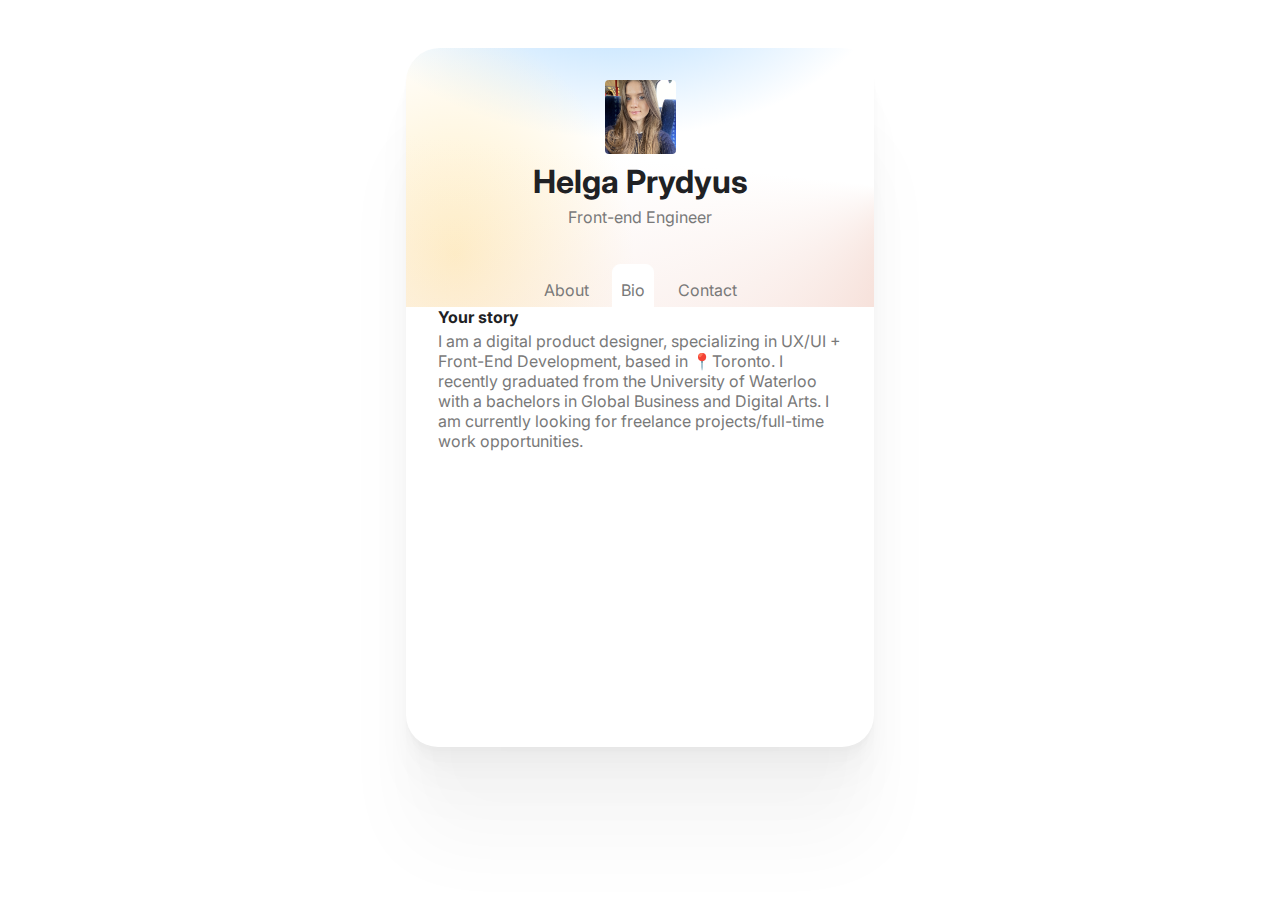
==== bio.html @ 3e150776 "Added basic tabs and content" ====
<!DOCTYPE html>
<html lang="en">
  <head>
    <meta charset="UTF-8" />
    <meta http-equiv="X-UA-Compatible" content="IE=edge" />
    <meta name="viewport" content="width=device-width, initial-scale=1.0" />
    <link rel="stylesheet" href="src/styles.css" />
    <link rel="preconnect" href="https://fonts.googleapis.com" />
    <link rel="preconnect" href="https://fonts.gstatic.com" crossorigin />
    <link
      href="https://fonts.googleapis.com/css2?family=Alegreya+Sans:ital,wght@0,300;0,400;0,500;0,700;0,800;0,900;1,400;1,500;1,700;1,800;1,900&family=Dancing+Script:wght@400;500;600;700&family=Inter:wght@100;200;300;400;500;600;700&family=Montserrat:ital,wght@0,200;0,300;0,400;0,500;0,600;0,700;0,800;1,200;1,300;1,400;1,500;1,600;1,700;1,800&family=Pacifico&family=Raleway&family=Sofia+Sans+Condensed:ital,wght@0,200;0,300;0,400;0,500;1,100;1,200;1,400&display=swap"
      rel="stylesheet"
    />
    <title>Bio</title>
  </head>
  <body>
     <div class="body">
      <div class="card">
        <div class="card-header">
          <div class="main-info">
            <img class="avatar" src="img/Helga.jpeg" alt="Helga Prydyus" />
            <h1>Helga Prydyus</h1>
            <p class="profession">Front-end Engineer</p>
          </div class="nav-bar">
          <ul class="nav-list">
          <li class="tab-about"><a href="main.html" class="about-a">About</a></li>
          <li class="tab-bio active"><a href="bio.html" class="bio-a">Bio</a></li>
          <li class="tab-contact"><a href="contacts.html" class="contact-a">Contact</a></li>
          </ul>
          <div class="bio-content">
            <h3>Your story</h3>
            <p class="bio-story">I am a digital product designer, specializing in UX/UI + Front-End Development, based in 📍Toronto. 
              I recently graduated from the University of Waterloo with a bachelors in Global Business and Digital Arts. 
              I am currently looking for freelance projects/full-time work opportunities. </p>
          </div>
        </div>
      </div>
    </div>
  </body>
</html>
---- src/styles.css ----
:root{
--regular-text-color: #797979;
--title-color: #202124;
--page-font: 'Inter', sans-serif;
--regular-text-size: 16px;
--classic-shadow: 0px 100px 80px rgba(0, 0, 0, 0.03), 0px 51.1542px 51.419px rgba(0, 0, 0, 0.0182814), 0px 31.2614px 32.7222px rgba(0, 0, 0, 0.0145485), 0px 19.7px 20.341px rgba(0, 0, 0, 0.0131802), 0px 12.1574px 11.8781px rgba(0, 0, 0, 0.012699), 0px 6.89112px 6.09643px rgba(0, 0, 0, 0.0121579), 0px 3.01109px 2.28593px rgba(0, 0, 0, 0.0102347);
}

.card {
height: 699px;
width: 468px;
display: flex;
border-radius: 32px;
background: #ffff;
margin: 40px 0 40px 0;
box-shadow: var(--classic-shadow);
font-family: var(--page-font);
}

.body {  
display: flex;
align-items: center;
justify-content: center;
background: #ffff;
margin: 0;
padding: 0;
}

.card-header{
display: flex;
flex-direction: column;
align-items: center;
padding: 0px 32px;
width: 468px;
height: 259px;
border-radius: 34px 34px 0 0;

background: conic-gradient(from 172.44deg at 107.61% 54.63%, rgba(254, 170, 228, 0) 0deg, #F6DFD8 18.03deg, rgba(254, 170, 229, 0) 104.03deg, rgba(254, 170, 228, 0) 360deg), radial-gradient(38.17% 86.77% at 10.46% 79.54%, #FFEEC3 0%, rgba(255, 238, 195, 0) 100%)
        /* warning: gradient uses a rotation that is not supported by CSS and may not behave as expected */
        , radial-gradient(61.14% 73.94% at 44.57% -39.19%, #9ED2FF 0%, rgba(158, 210, 255, 0) 100%)
        /* warning: gradient uses a rotation that is not supported by CSS and may not behave as expected */
        , #FFFFFF;
}

.main-info {
    display: flex;
    flex-direction: column;
    align-items: center;
    padding: 32px 0px;
    width: 304px;
    height: 219px;
    margin: 0;
}

.avatar{
    width: 71px;
    height: 74px;
    border-radius: 4px;
}

h1 {
    height: 29px;
    width: 256px;
    top: 0px;
    text-align: center;
    padding: 0;
    margin: 8px;
    color: var(--title-color);
    font-family: var(--page-font);
}

.profession {
    padding: 0;
    margin: 8px;
    align-content: center;
    color: var(--regular-text-color);
    font-family: var(--page-font);
    font-size: var(--regular-text-size);

}

.nav-list {
    display: flex;
    align-items: center;
    justify-content: space-evenly;
    width: 240px;
    height: 40px;
    color: var(--regular-text-color);
    font-family: var(--page-font);
    font-size: var(--regular-text-size);
    list-style: none;
    padding: 0;
    margin: 0;
    margin-block-end: 0;
    margin-block-start:0;
}
.about-a, .bio-a, .contact-a {
color: var(--regular-text-color);
text-decoration: none;
justify-content: center;
padding-top: 7px;
}

.tab-about, .tab-bio, .tab-contact {  
display: flex; 
flex-direction: column;
align-items: center;
height: 37px;
padding: 8px 8px 0 8px;
border-radius: 8px 8px 0px 0px;
}

.card-content {
width: 68px;
height: 440px;
display: flex;
justify-content: center;
margin: 0;
padding: 0;
align-items: center;
}

.card-content-box{
    width: 368px;
    height: 400px;
    display: flex;
    flex-direction: column;
    align-items: center;
    list-style: none;
    margin: 0;
    padding: 32px 0 0 0;
}
.first-fact, 
.second-fact,
.third-fact, 
.fourth-fact {
width: 304px;
display: flex;
flex-direction: column;
flex-grow: 1;
align-items: flex-start;
height: 45px;
}

.fact-content, .bio-story {
    padding: 0;
    margin: 0;
    font-family: var(--page-font);
    font-size: var(--regular-text-size);
    color: var(--regular-text-color);
}

h3 {
    padding: 0px 0 4px 0;
    margin: 0;
    font-family: var(--page-font);
    font-size: var(--regular-text-size);
    color: var(--title-color);
}

.fourth-fact { 
    padding: 0;
}

.active {
    background-color: #FFFFFF;
    border: 1px solid #FFFFFF;
}

.bio-content {
    display: flex;
    flex-direction: column;
    justify-content: center;
    justify-content: space-around;
}
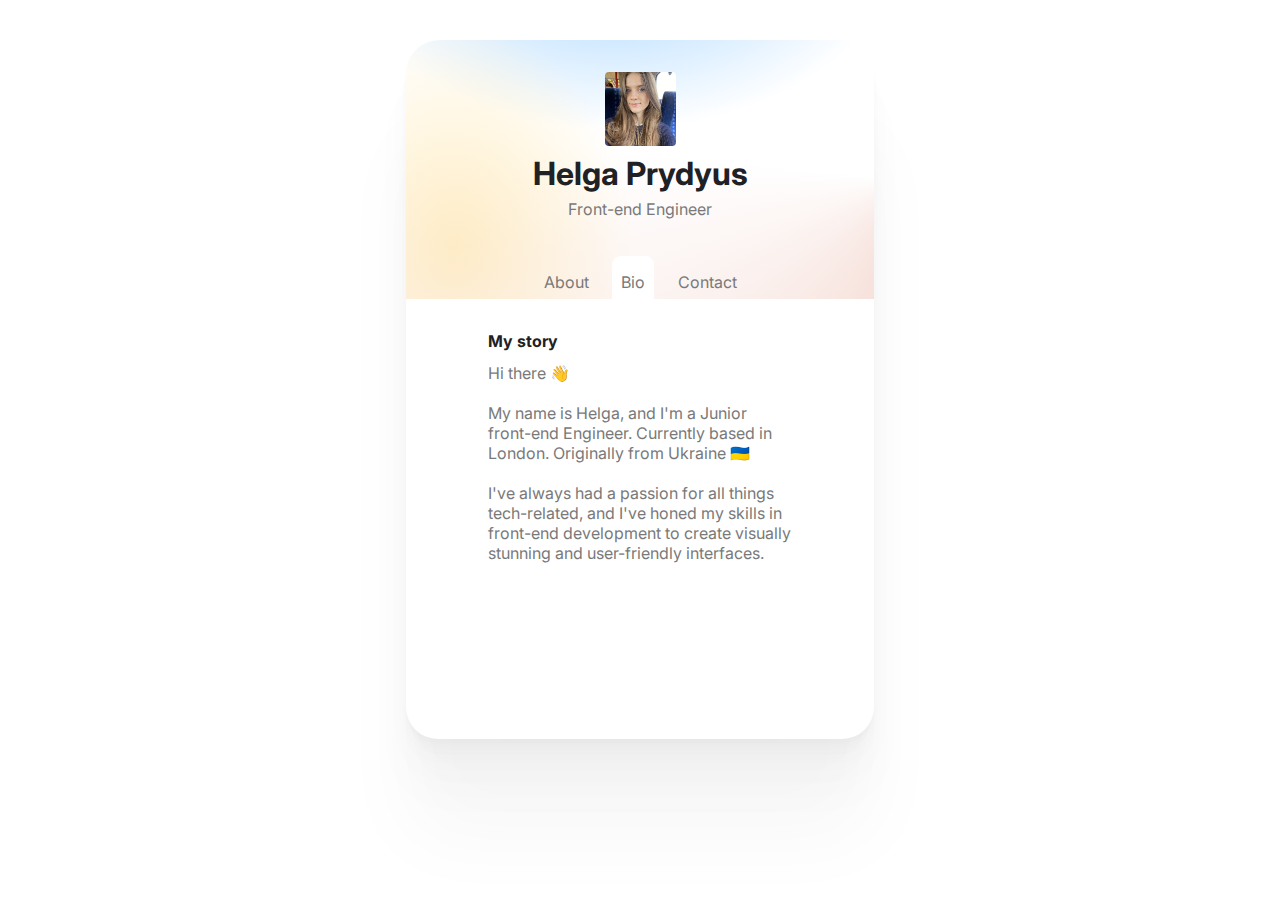
==== commit f600a395: "Added Bio tab and changed style of the page" ====
--- a/bio.html
+++ b/bio.html
@@ -27,13 +27,16 @@
           <li class="tab-bio active"><a href="bio.html" class="bio-a">Bio</a></li>
           <li class="tab-contact"><a href="contacts.html" class="contact-a">Contact</a></li>
           </ul>
+        </div>
+        <div class="bio-body">
           <div class="bio-content">
-            <h3>Your story</h3>
-            <p class="bio-story">I am a digital product designer, specializing in UX/UI + Front-End Development, based in 📍Toronto. 
-              I recently graduated from the University of Waterloo with a bachelors in Global Business and Digital Arts. 
-              I am currently looking for freelance projects/full-time work opportunities. </p>
+            <h3>My story</h3>
+            <p class="bio-story">Hi there 👋 <br>
+              <br> My name is Helga, and I'm a Junior front-end Engineer. 
+              Currently based in London. Originally from Ukraine 🇺🇦 <br> 
+               <br> I've always had a passion for all things tech-related, and I've honed my skills in front-end development to create visually stunning and user-friendly interfaces. </p>
           </div>
-        </div>
+          </div>
       </div>
     </div>
   </body>
--- a/src/styles.css
+++ b/src/styles.css
@@ -4,12 +4,15 @@
 --page-font: 'Inter', sans-serif;
 --regular-text-size: 16px;
 --classic-shadow: 0px 100px 80px rgba(0, 0, 0, 0.03), 0px 51.1542px 51.419px rgba(0, 0, 0, 0.0182814), 0px 31.2614px 32.7222px rgba(0, 0, 0, 0.0145485), 0px 19.7px 20.341px rgba(0, 0, 0, 0.0131802), 0px 12.1574px 11.8781px rgba(0, 0, 0, 0.012699), 0px 6.89112px 6.09643px rgba(0, 0, 0, 0.0121579), 0px 3.01109px 2.28593px rgba(0, 0, 0, 0.0102347);
+--icon-gradient: linear-gradient(90deg, #9ED2FF 0%, #FDA9E7 101.17%),
+    #C4C4C4;
 }
 
 .card {
 height: 699px;
 width: 468px;
 display: flex;
+flex-direction: column;
 border-radius: 32px;
 background: #ffff;
 margin: 40px 0 40px 0;
@@ -30,11 +33,9 @@
 display: flex;
 flex-direction: column;
 align-items: center;
-padding: 0px 32px;
 width: 468px;
 height: 259px;
 border-radius: 34px 34px 0 0;
-
 background: conic-gradient(from 172.44deg at 107.61% 54.63%, rgba(254, 170, 228, 0) 0deg, #F6DFD8 18.03deg, rgba(254, 170, 229, 0) 104.03deg, rgba(254, 170, 228, 0) 360deg), radial-gradient(38.17% 86.77% at 10.46% 79.54%, #FFEEC3 0%, rgba(255, 238, 195, 0) 100%)
         /* warning: gradient uses a rotation that is not supported by CSS and may not behave as expected */
         , radial-gradient(61.14% 73.94% at 44.57% -39.19%, #9ED2FF 0%, rgba(158, 210, 255, 0) 100%)
@@ -121,7 +122,7 @@
 }
 
 .card-content-box{
-    width: 368px;
+    width: 468px;
     height: 400px;
     display: flex;
     flex-direction: column;
@@ -167,9 +168,75 @@
     border: 1px solid #FFFFFF;
 }
 
+.bio-body {
+    height: 440px;
+    width: 468px;
+    display: flex;
+    flex-direction: column;
+    align-items: center;
+    justify-content: flex-start;
+}
+
 .bio-content {
-    display: flex;
-    flex-direction: column;
-    justify-content: center;
-    justify-content: space-around;
+    padding-top: 32px;
+    margin: 0;
+    display: flex;
+    flex-direction: column;
+    justify-content: flex-start;
+    width: 304px;
+    height: 221px;
+}
+
+body {
+    margin: 0;
+}
+
+.bio-story {
+    padding-top: 8px;
+}
+
+.gg-mail, 
+.gg-instagram, 
+.gg-twitter {
+color: #FDA9E7;
+width: 20px;
+height: 20px
+}
+
+.contact-content {
+    display: flex;
+    flex-direction: column;
+    align-items: flex-start;
+    font-family: var(--page-font);
+    font-size: var(--regular-text-size);
+    color: var(--regular-text-color);
+    height: 440px;
+    width: 468px;
+    justify-content: flex-start;
+    padding: 32px 0 0 80px;
+}
+.contact-list{
+    list-style: none;
+    padding: 0;
+    margin: 0;
+   display: flex;
+   flex-direction: column;
+   flex-wrap: wrap;
+}
+
+
+.contact-link :hover {
+color: #9ED2FF;
+text-decoration: underline;
+}
+
+.contact-link :visited, .contact-link {
+text-decoration: none;
+color: var(--regular-text-color);
+padding-right: 8px;
+}
+
+.email, .twitter, .instagram {
+    display: flex;
+   padding-top: 8px;
 }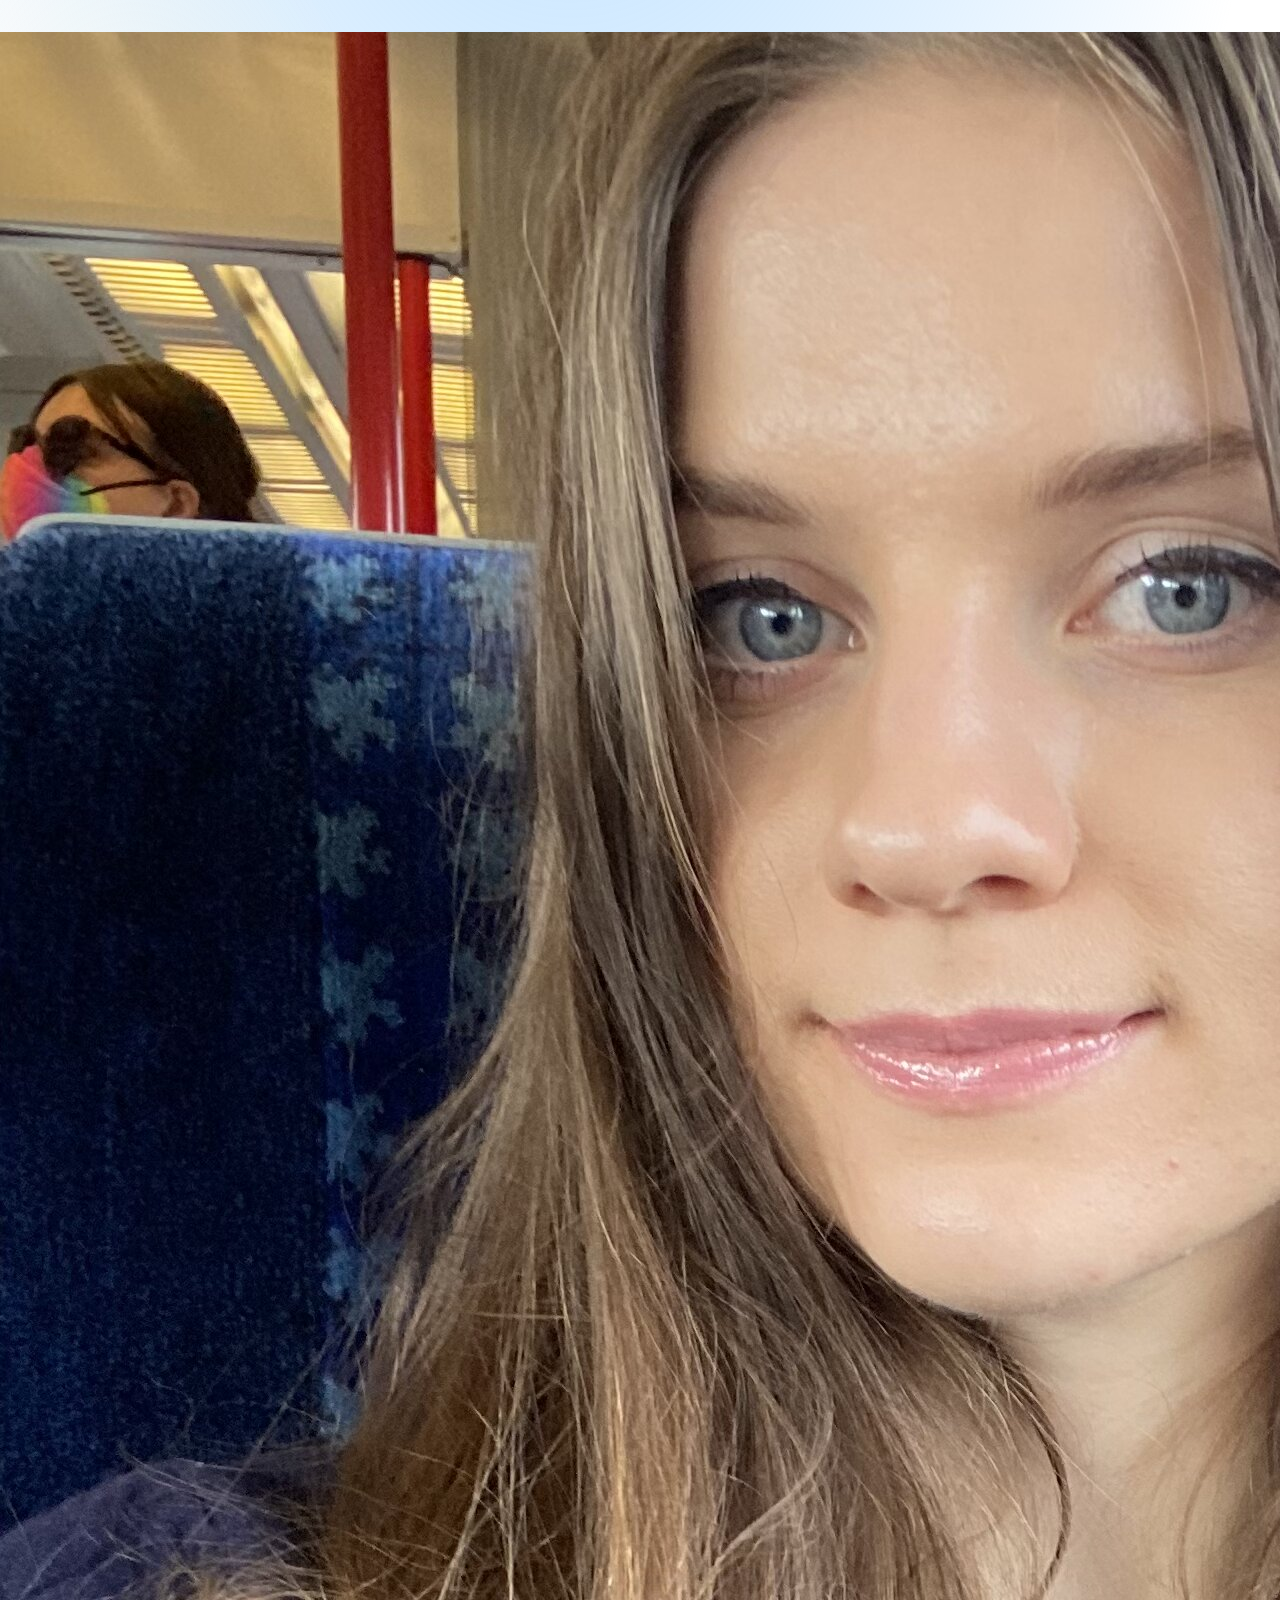
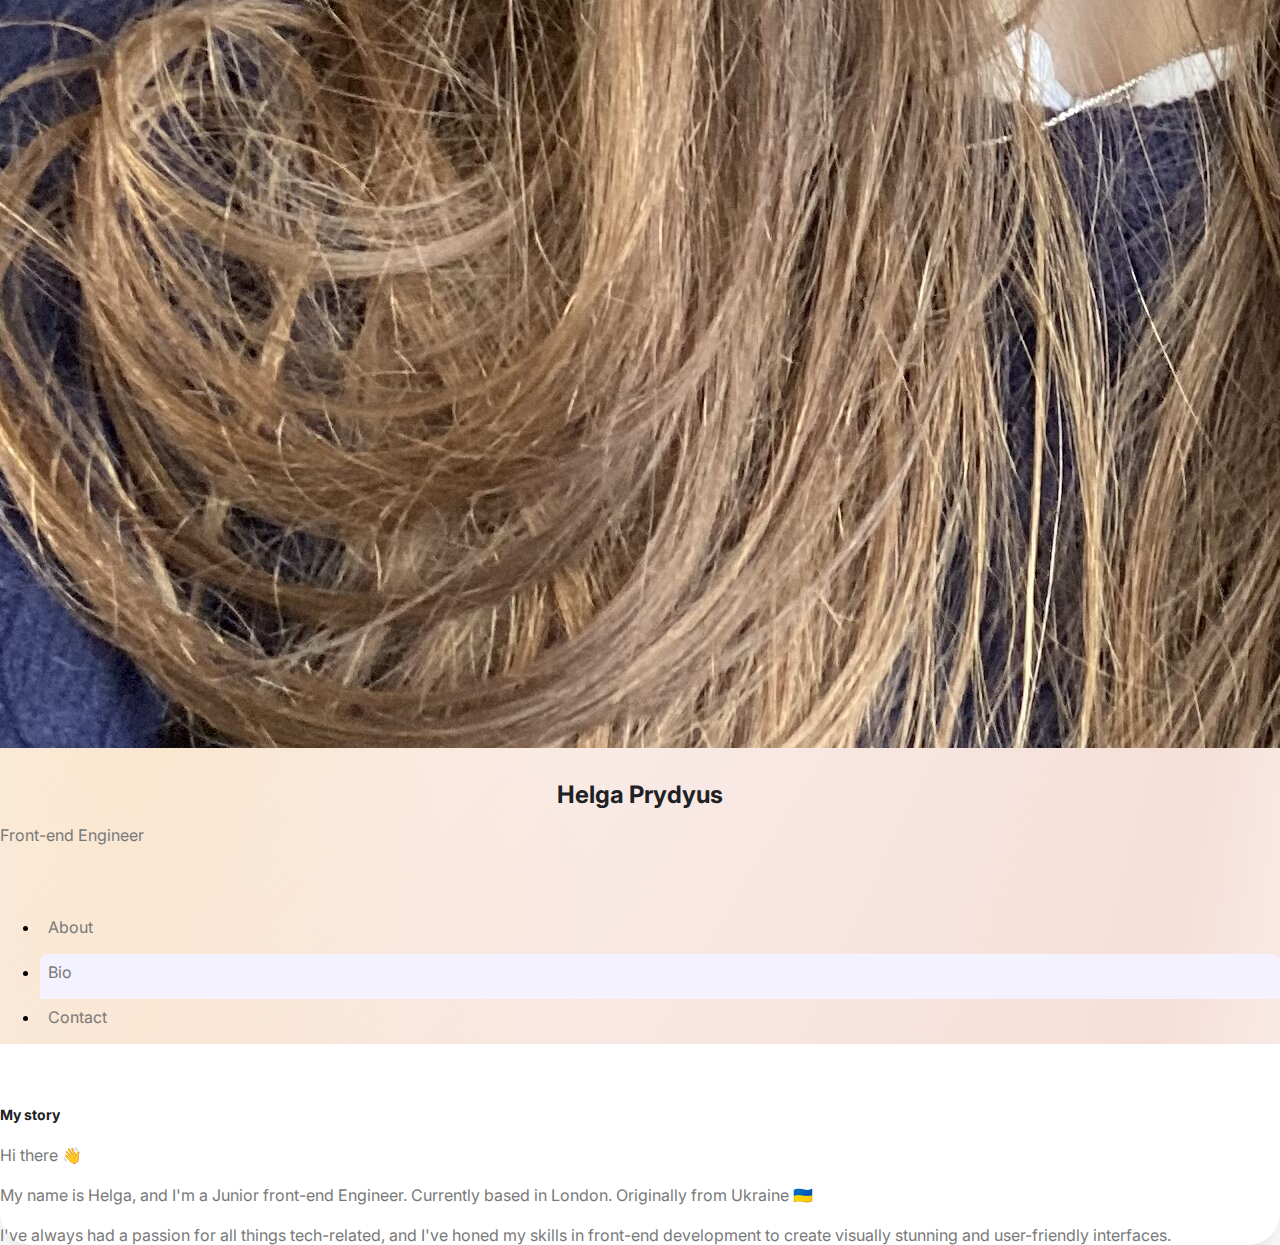
==== commit 9059a522: "Made the first page responsive for Mobile" ====
--- a/bio.html
+++ b/bio.html
@@ -11,11 +11,13 @@
       href="https://fonts.googleapis.com/css2?family=Alegreya+Sans:ital,wght@0,300;0,400;0,500;0,700;0,800;0,900;1,400;1,500;1,700;1,800;1,900&family=Dancing+Script:wght@400;500;600;700&family=Inter:wght@100;200;300;400;500;600;700&family=Montserrat:ital,wght@0,200;0,300;0,400;0,500;0,600;0,700;0,800;1,200;1,300;1,400;1,500;1,600;1,700;1,800&family=Pacifico&family=Raleway&family=Sofia+Sans+Condensed:ital,wght@0,200;0,300;0,400;0,500;1,100;1,200;1,400&display=swap"
       rel="stylesheet"
     />
+     <script src="https://cdn.jsdelivr.net/npm/bootstrap@5.3.0-alpha1/dist/js/bootstrap.bundle.min.js" integrity="sha384-w76AqPfDkMBDXo30jS1Sgez6pr3x5MlQ1ZAGC+nuZB+EYdgRZgiwxhTBTkF7CXvN" crossorigin="anonymous"></script>
+    <link href="https://cdn.jsdelivr.net/npm/bootstrap@5.3.0-alpha1/dist/css/bootstrap.min.css" rel="stylesheet" integrity="sha384-GLhlTQ8iRABdZLl6O3oVMWSktQOp6b7In1Zl3/Jr59b6EGGoI1aFkw7cmDA6j6gD" crossorigin="anonymous">
     <title>Bio</title>
   </head>
   <body>
-     <div class="body">
-      <div class="card">
+     <div class="body object-fit-fill">
+      <div class="card h-75 w-50 p-3">
         <div class="card-header">
           <div class="main-info">
             <img class="avatar" src="img/Helga.jpeg" alt="Helga Prydyus" />
--- a/src/styles.css
+++ b/src/styles.css
@@ -8,34 +8,26 @@
     #C4C4C4;
 }
 
+body {
+    margin: 0;
+    font-family: var(--page-font);
+}
+
 .card {
-height: 699px;
-width: 468px;
-display: flex;
-flex-direction: column;
 border-radius: 32px;
 background: #ffff;
-margin: 40px 0 40px 0;
 box-shadow: var(--classic-shadow);
 font-family: var(--page-font);
 }
 
 .body {  
-display: flex;
-align-items: center;
-justify-content: center;
 background: #ffff;
 margin: 0;
 padding: 0;
 }
 
 .card-header{
-display: flex;
-flex-direction: column;
-align-items: center;
-width: 468px;
-height: 259px;
-border-radius: 34px 34px 0 0;
+border-radius: 0;
 background: conic-gradient(from 172.44deg at 107.61% 54.63%, rgba(254, 170, 228, 0) 0deg, #F6DFD8 18.03deg, rgba(254, 170, 229, 0) 104.03deg, rgba(254, 170, 228, 0) 360deg), radial-gradient(38.17% 86.77% at 10.46% 79.54%, #FFEEC3 0%, rgba(255, 238, 195, 0) 100%)
         /* warning: gradient uses a rotation that is not supported by CSS and may not behave as expected */
         , radial-gradient(61.14% 73.94% at 44.57% -39.19%, #9ED2FF 0%, rgba(158, 210, 255, 0) 100%)
@@ -44,35 +36,25 @@
 }
 
 .main-info {
-    display: flex;
-    flex-direction: column;
     align-items: center;
     padding: 32px 0px;
-    width: 304px;
-    height: 219px;
     margin: 0;
 }
 
 .avatar{
-    width: 71px;
-    height: 74px;
-    border-radius: 4px;
+    margin-bottom: 12px;
+    text-align: center;
 }
 
 h1 {
-    height: 29px;
-    width: 256px;
-    top: 0px;
     text-align: center;
-    padding: 0;
-    margin: 8px;
     color: var(--title-color);
     font-family: var(--page-font);
+    font-size: 24px;
 }
 
 .profession {
     padding: 0;
-    margin: 8px;
     align-content: center;
     color: var(--regular-text-color);
     font-family: var(--page-font);
@@ -80,12 +62,7 @@
 
 }
 
-.nav-list {
-    display: flex;
-    align-items: center;
-    justify-content: space-evenly;
-    width: 240px;
-    height: 40px;
+/* .nav-list {
     color: var(--regular-text-color);
     font-family: var(--page-font);
     font-size: var(--regular-text-size);
@@ -94,17 +71,13 @@
     margin: 0;
     margin-block-end: 0;
     margin-block-start:0;
-}
+} */
 .about-a, .bio-a, .contact-a {
 color: var(--regular-text-color);
 text-decoration: none;
-justify-content: center;
-padding-top: 7px;
 }
 
 .tab-about, .tab-bio, .tab-contact {  
-display: flex; 
-flex-direction: column;
 align-items: center;
 height: 37px;
 padding: 8px 8px 0 8px;
@@ -112,21 +85,12 @@
 }
 
 .card-content {
-width: 68px;
-height: 440px;
-display: flex;
-justify-content: center;
 margin: 0;
 padding: 0;
-align-items: center;
+background-color: #FFFFFF;
 }
 
 .card-content-box{
-    width: 468px;
-    height: 400px;
-    display: flex;
-    flex-direction: column;
-    align-items: center;
     list-style: none;
     margin: 0;
     padding: 32px 0 0 0;
@@ -135,28 +99,21 @@
 .second-fact,
 .third-fact, 
 .fourth-fact {
-width: 304px;
-display: flex;
-flex-direction: column;
-flex-grow: 1;
 align-items: flex-start;
-height: 45px;
 }
 
 .fact-content, .bio-story {
     padding: 0;
     margin: 0;
     font-family: var(--page-font);
-    font-size: var(--regular-text-size);
     color: var(--regular-text-color);
 }
 
 h3 {
-    padding: 0px 0 4px 0;
-    margin: 0;
     font-family: var(--page-font);
     font-size: var(--regular-text-size);
     color: var(--title-color);
+    font-size: 14px;
 }
 
 .fourth-fact { 
@@ -164,15 +121,10 @@
 }
 
 .active {
-    background-color: #FFFFFF;
-    border: 1px solid #FFFFFF;
+    background: #F4F2FE;
 }
 
 .bio-body {
-    height: 440px;
-    width: 468px;
-    display: flex;
-    flex-direction: column;
     align-items: center;
     justify-content: flex-start;
 }
@@ -183,8 +135,6 @@
     display: flex;
     flex-direction: column;
     justify-content: flex-start;
-    width: 304px;
-    height: 221px;
 }
 
 body {
@@ -204,14 +154,9 @@
 }
 
 .contact-content {
-    display: flex;
-    flex-direction: column;
-    align-items: flex-start;
     font-family: var(--page-font);
     font-size: var(--regular-text-size);
     color: var(--regular-text-color);
-    height: 440px;
-    width: 468px;
     justify-content: flex-start;
     padding: 32px 0 0 80px;
 }
@@ -239,4 +184,8 @@
 .email, .twitter, .instagram {
     display: flex;
    padding-top: 8px;
+}
+
+ul {
+    text-decoration: none;
 }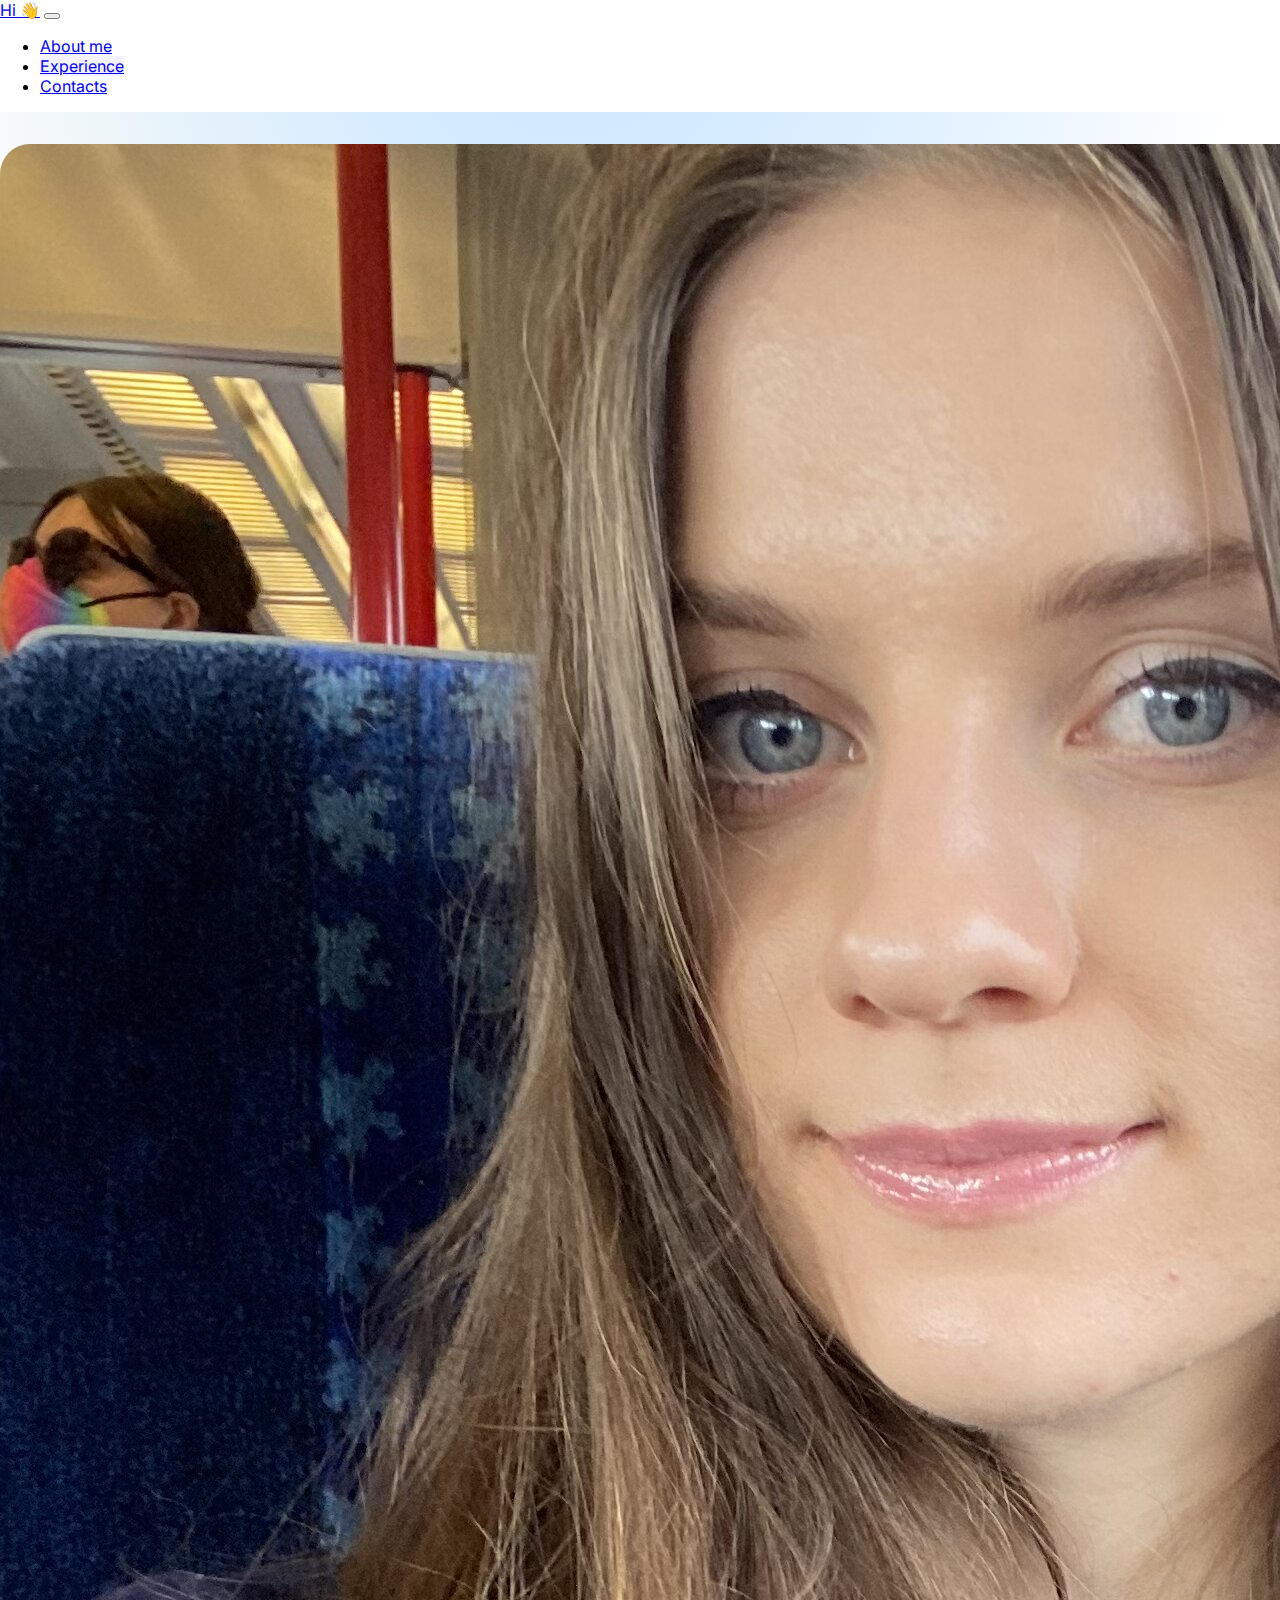
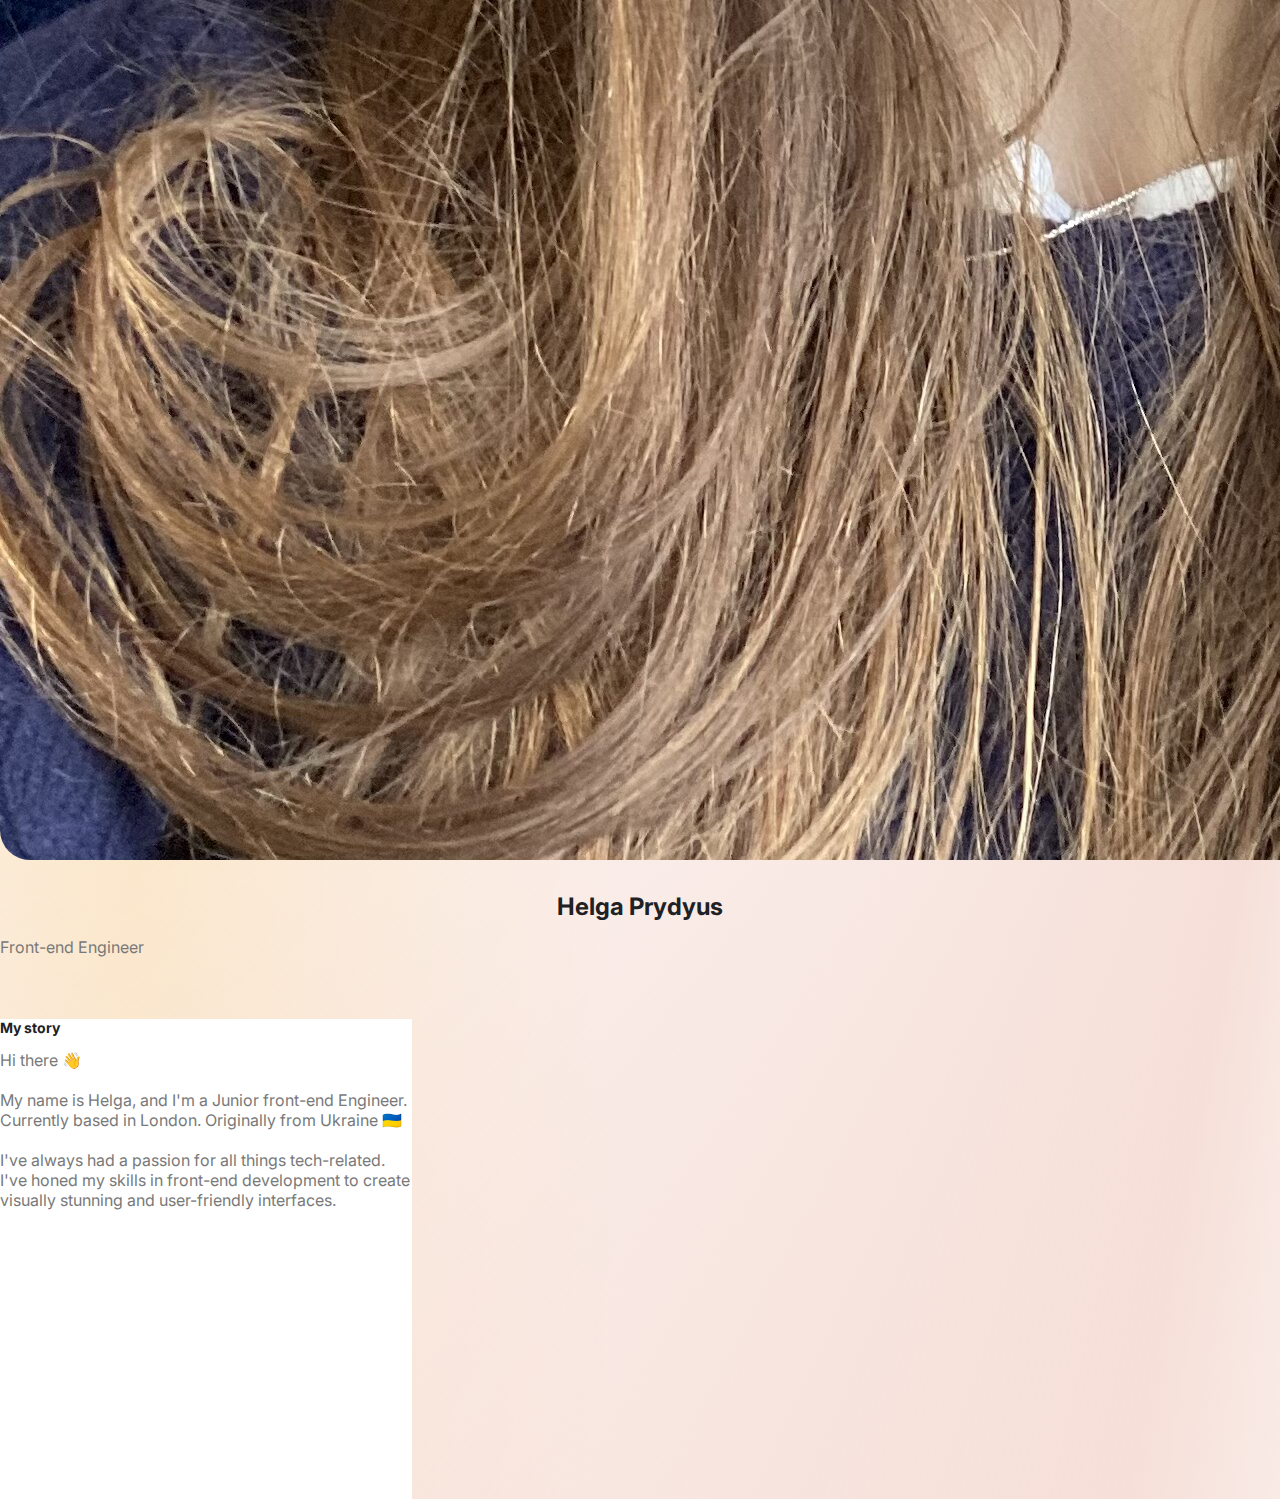
==== commit de0f6616: "Made all pageas responsive" ====
--- a/bio.html
+++ b/bio.html
@@ -14,29 +14,48 @@
      <script src="https://cdn.jsdelivr.net/npm/bootstrap@5.3.0-alpha1/dist/js/bootstrap.bundle.min.js" integrity="sha384-w76AqPfDkMBDXo30jS1Sgez6pr3x5MlQ1ZAGC+nuZB+EYdgRZgiwxhTBTkF7CXvN" crossorigin="anonymous"></script>
     <link href="https://cdn.jsdelivr.net/npm/bootstrap@5.3.0-alpha1/dist/css/bootstrap.min.css" rel="stylesheet" integrity="sha384-GLhlTQ8iRABdZLl6O3oVMWSktQOp6b7In1Zl3/Jr59b6EGGoI1aFkw7cmDA6j6gD" crossorigin="anonymous">
     <title>Bio</title>
-  </head>
   <body>
-     <div class="body object-fit-fill">
-      <div class="card h-75 w-50 p-3">
-        <div class="card-header">
-          <div class="main-info">
-            <img class="avatar" src="img/Helga.jpeg" alt="Helga Prydyus" />
-            <h1>Helga Prydyus</h1>
-            <p class="profession">Front-end Engineer</p>
-          </div class="nav-bar">
-          <ul class="nav-list">
-          <li class="tab-about"><a href="main.html" class="about-a">About</a></li>
-          <li class="tab-bio active"><a href="bio.html" class="bio-a">Bio</a></li>
-          <li class="tab-contact"><a href="contacts.html" class="contact-a">Contact</a></li>
-          </ul>
-        </div>
-        <div class="bio-body">
-          <div class="bio-content">
-            <h3>My story</h3>
-            <p class="bio-story">Hi there 👋 <br>
+    <div class="body d-flex flex-column align-items-center justify-content-center">
+    <div class="card col-md-6 flex-column justify-content-center align-content-center">
+      <nav class="navbar navbar-expand-lg bg-body-tertiary">
+  <div class="container-fluid">
+    <a class="navbar-brand" href="#">Hi 👋</a>
+    <button class="navbar-toggler" type="button" data-bs-toggle="collapse" data-bs-target="#navbarNav" aria-controls="navbarNav" aria-expanded="false" aria-label="Toggle navigation">
+      <span class="navbar-toggler-icon"></span>
+    </button>
+
+    <div class="collapse navbar-collapse" id="navbarNav">
+
+      <ul class="navbar-nav">
+        <li class="nav-item px-2">
+          <a class="nav-link rounded-4" aria-current="page" href="main.html">About me</a>
+        </li>
+        <li class="nav-item px-2">
+          <a class="nav-link active rounded-4" href="bio.html">Experience</a>
+        </li>
+        <li class="nav-item px-2">
+          <a class="nav-link rounded-4" href="contacts.html">Contacts</a>
+        </li>
+      </ul>
+      
+    </div>
+    </div>
+</nav>
+
+        <div class="card-header container-fluid p-0">
+          <div class="main-info row justify-content-center align-content-center text-center">
+            <img class="avatar col-6 col-md-4 rounded-8" src="img/Helga.jpeg" alt="Helga Prydyus" />
+            <h1 class="name  col-md-12">Helga Prydyus</h1>
+            <p class=" profession col-md-12">Front-end Engineer</p>
+            </div>
+
+        <div class="card-content container justify-content-center">
+          <ul class="card-content-box row justify-content-center p-lg-4">
+            <h3 class="col-12">My story</h3>
+            <p class="bio-story col-12">Hi there 👋 <br>
               <br> My name is Helga, and I'm a Junior front-end Engineer. 
               Currently based in London. Originally from Ukraine 🇺🇦 <br> 
-               <br> I've always had a passion for all things tech-related, and I've honed my skills in front-end development to create visually stunning and user-friendly interfaces. </p>
+               <br> I've always had a passion for all things tech-related. <br> I've honed my skills in front-end development to create visually stunning and user-friendly interfaces. </p>
           </div>
           </div>
       </div>
--- a/src/styles.css
+++ b/src/styles.css
@@ -43,7 +43,7 @@
 
 .avatar{
     margin-bottom: 12px;
-    text-align: center;
+    border-radius: 30px;
 }
 
 h1 {
@@ -93,7 +93,7 @@
 .card-content-box{
     list-style: none;
     margin: 0;
-    padding: 32px 0 0 0;
+    padding: 0;
 }
 .first-fact, 
 .second-fact,
@@ -102,7 +102,7 @@
 align-items: flex-start;
 }
 
-.fact-content, .bio-story {
+.fact-content, .bio-story, .contact-message {
     padding: 0;
     margin: 0;
     font-family: var(--page-font);
@@ -130,7 +130,6 @@
 }
 
 .bio-content {
-    padding-top: 32px;
     margin: 0;
     display: flex;
     flex-direction: column;
@@ -142,7 +141,6 @@
 }
 
 .bio-story {
-    padding-top: 8px;
 }
 
 .gg-mail, 
@@ -155,10 +153,8 @@
 
 .contact-content {
     font-family: var(--page-font);
-    font-size: var(--regular-text-size);
-    color: var(--regular-text-color);
-    justify-content: flex-start;
-    padding: 32px 0 0 80px;
+    padding: 24px;
+
 }
 .contact-list{
     list-style: none;
@@ -188,4 +184,9 @@
 
 ul {
     text-decoration: none;
+}
+
+.card-content {
+    height: 480px;
+    width: 412px;
 }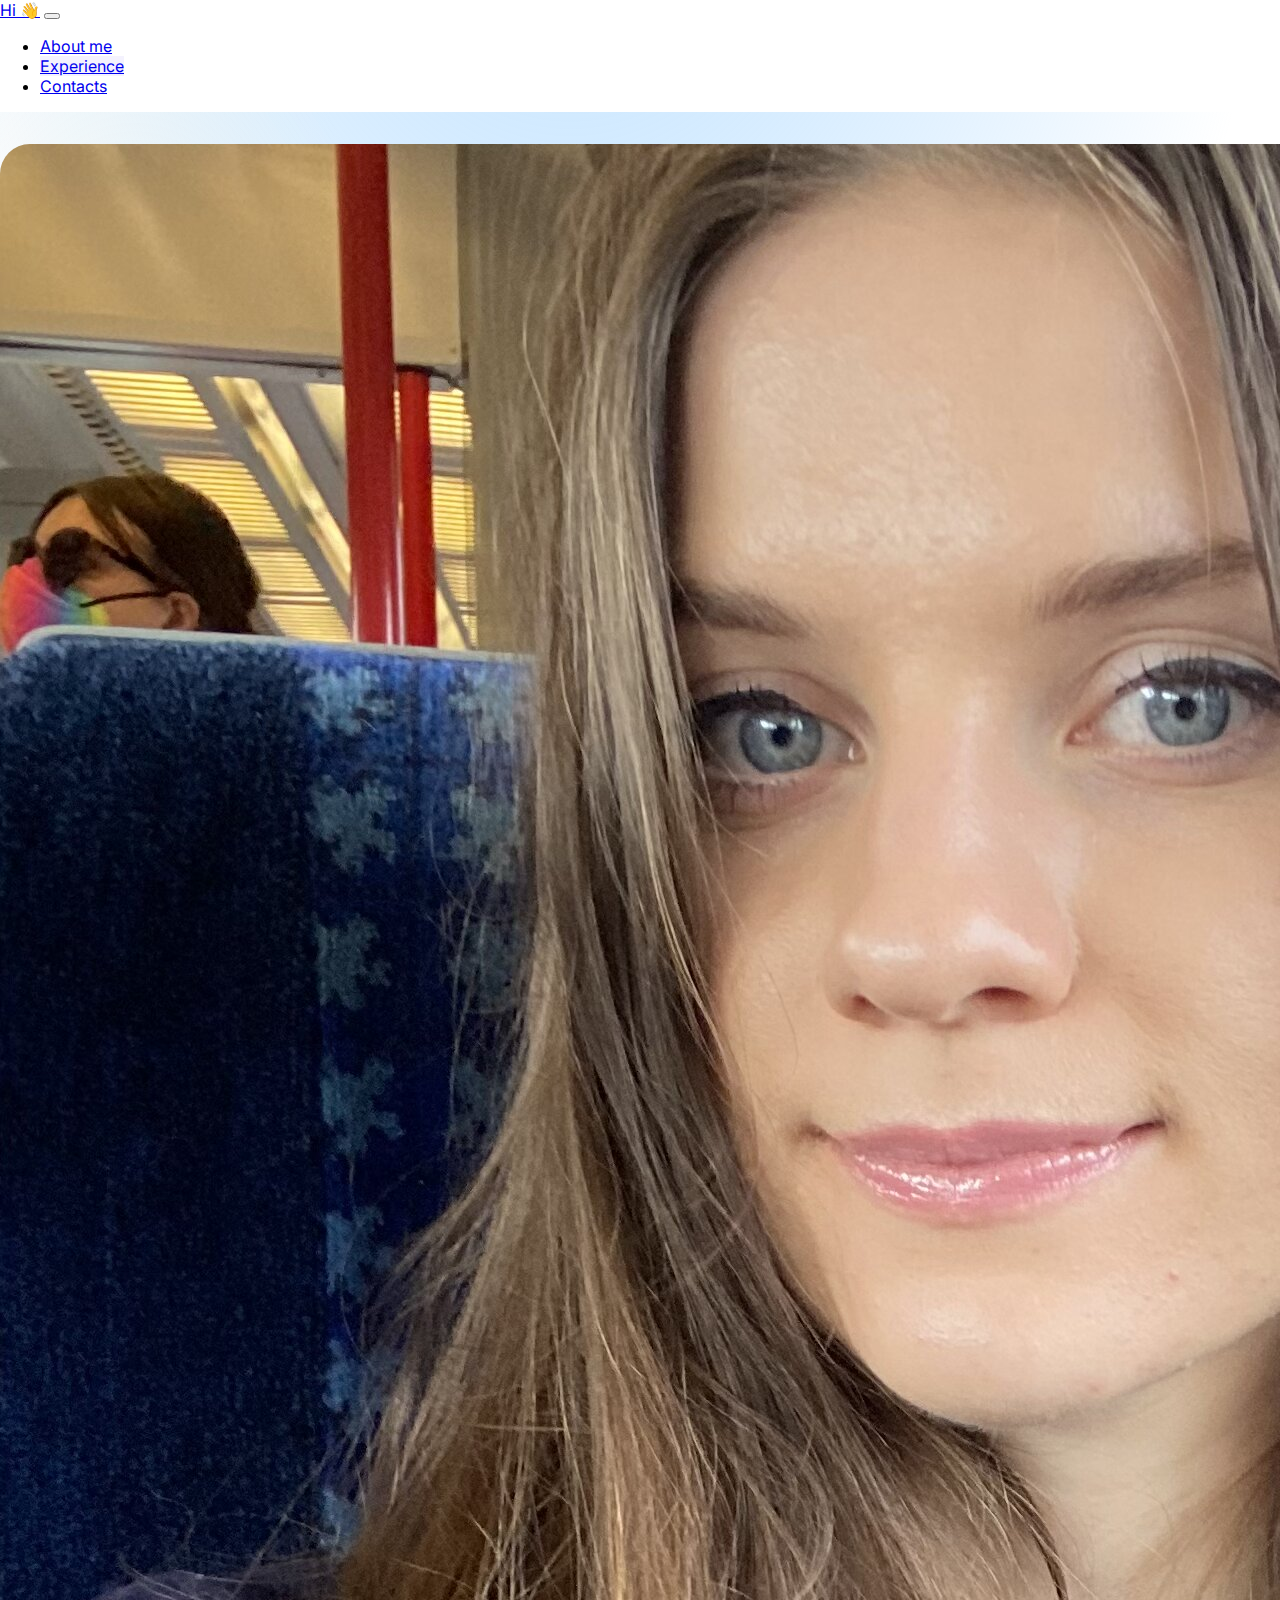
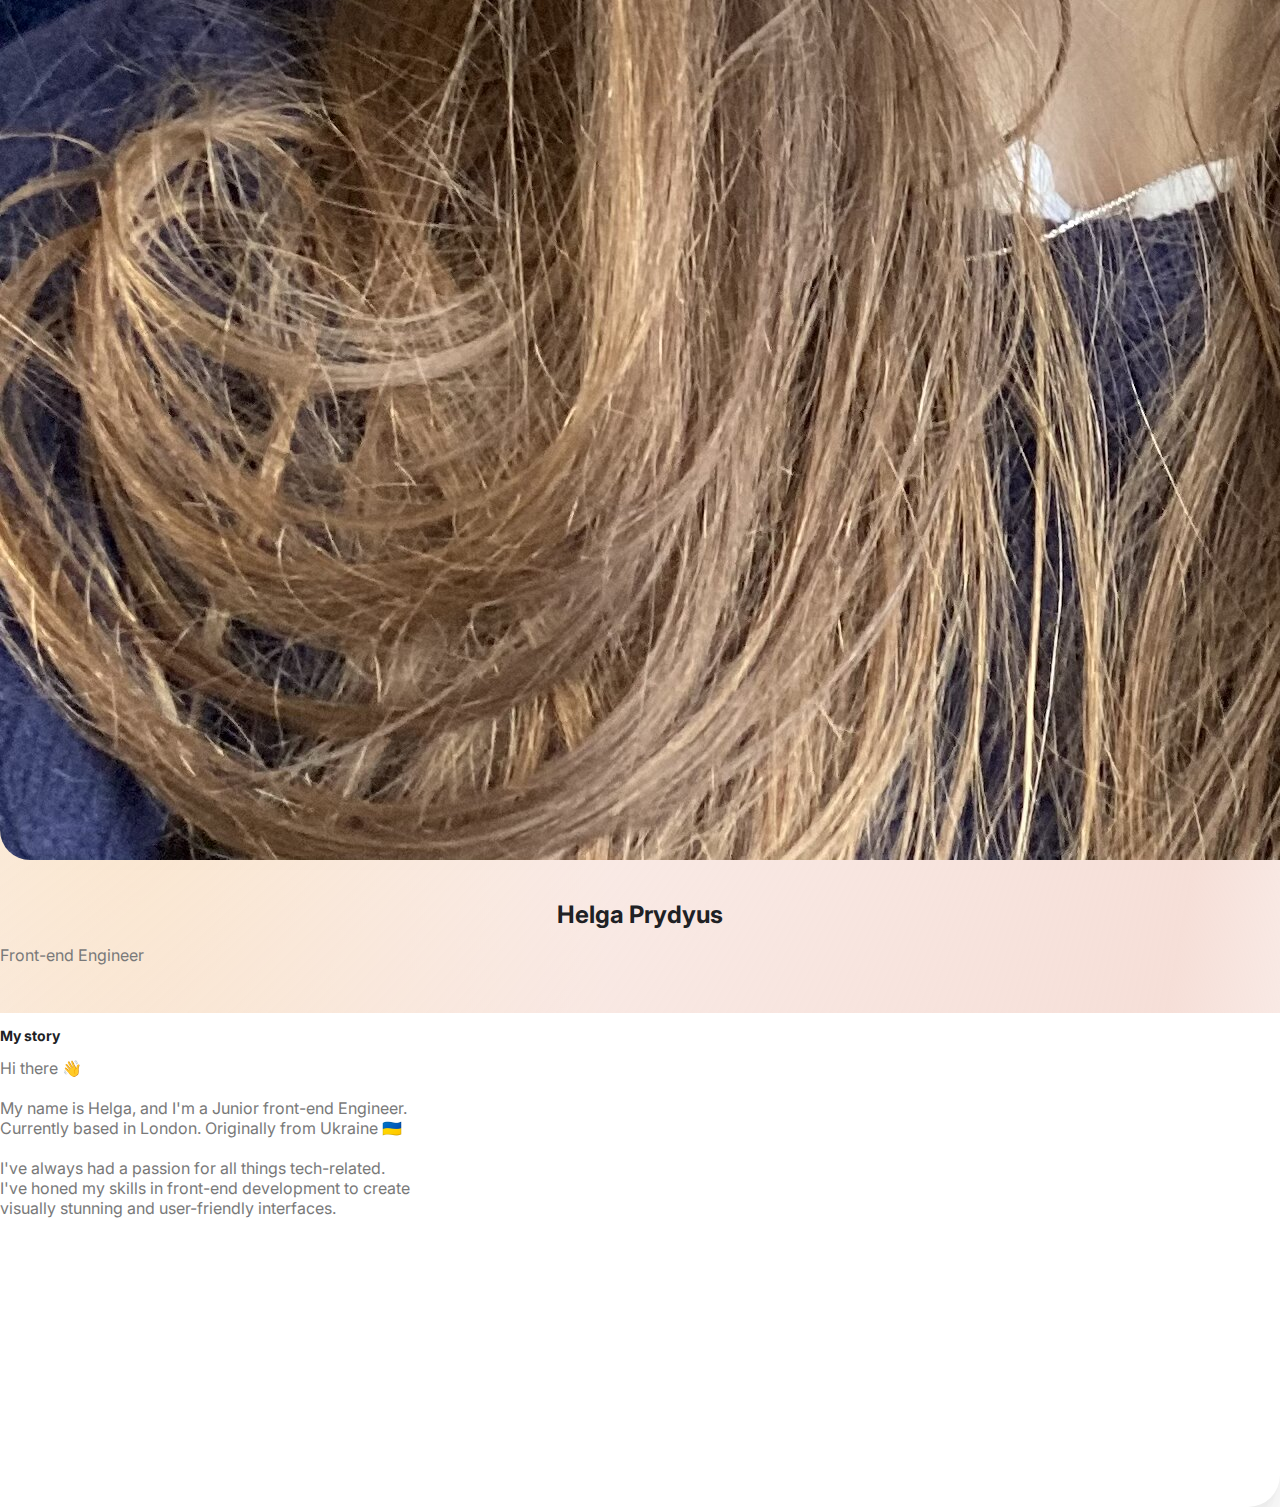
==== commit b1315977: "Corrected the formt" ====
--- a/bio.html
+++ b/bio.html
@@ -14,10 +14,13 @@
      <script src="https://cdn.jsdelivr.net/npm/bootstrap@5.3.0-alpha1/dist/js/bootstrap.bundle.min.js" integrity="sha384-w76AqPfDkMBDXo30jS1Sgez6pr3x5MlQ1ZAGC+nuZB+EYdgRZgiwxhTBTkF7CXvN" crossorigin="anonymous"></script>
     <link href="https://cdn.jsdelivr.net/npm/bootstrap@5.3.0-alpha1/dist/css/bootstrap.min.css" rel="stylesheet" integrity="sha384-GLhlTQ8iRABdZLl6O3oVMWSktQOp6b7In1Zl3/Jr59b6EGGoI1aFkw7cmDA6j6gD" crossorigin="anonymous">
     <title>Bio</title>
+    </head>
+
+
   <body>
-    <div class="body d-flex flex-column align-items-center justify-content-center">
-    <div class="card col-md-6 flex-column justify-content-center align-content-center">
-      <nav class="navbar navbar-expand-lg bg-body-tertiary">
+  <div class="body d-flex flex-column align-items-center justify-content-center">
+  <div class="card col-md-6 flex-column justify-content-center align-content-center">
+  <nav class="navbar navbar-expand-lg bg-body-tertiary">
   <div class="container-fluid">
     <a class="navbar-brand" href="#">Hi 👋</a>
     <button class="navbar-toggler" type="button" data-bs-toggle="collapse" data-bs-target="#navbarNav" aria-controls="navbarNav" aria-expanded="false" aria-label="Toggle navigation">
@@ -37,28 +40,28 @@
           <a class="nav-link rounded-4" href="contacts.html">Contacts</a>
         </li>
       </ul>
-      
     </div>
-    </div>
-</nav>
+  </div>
+  </nav>
 
-        <div class="card-header container-fluid p-0">
+      <div class="card-header container-fluid p-0">
           <div class="main-info row justify-content-center align-content-center text-center">
             <img class="avatar col-6 col-md-4 rounded-8" src="img/Helga.jpeg" alt="Helga Prydyus" />
             <h1 class="name  col-md-12">Helga Prydyus</h1>
             <p class=" profession col-md-12">Front-end Engineer</p>
-            </div>
+          </div>
+      </div>
 
-        <div class="card-content container justify-content-center">
-          <ul class="card-content-box row justify-content-center p-lg-4">
+          <div class="card-content container justify-content-center">
+            <div class="card-content-box row justify-content-center p-lg-4">
             <h3 class="col-12">My story</h3>
             <p class="bio-story col-12">Hi there 👋 <br>
               <br> My name is Helga, and I'm a Junior front-end Engineer. 
               Currently based in London. Originally from Ukraine 🇺🇦 <br> 
                <br> I've always had a passion for all things tech-related. <br> I've honed my skills in front-end development to create visually stunning and user-friendly interfaces. </p>
           </div>
-          </div>
-      </div>
-    </div>
-  </body>
-</html>
+
+</div>
+</div>
+ </body>
+</html>--- a/src/styles.css
+++ b/src/styles.css
@@ -51,6 +51,7 @@
     color: var(--title-color);
     font-family: var(--page-font);
     font-size: 24px;
+    padding-top: 8px;
 }
 
 .profession {
@@ -179,7 +180,7 @@
 
 .email, .twitter, .instagram {
     display: flex;
-   padding-top: 8px;
+   padding-top: 6px;
 }
 
 ul {
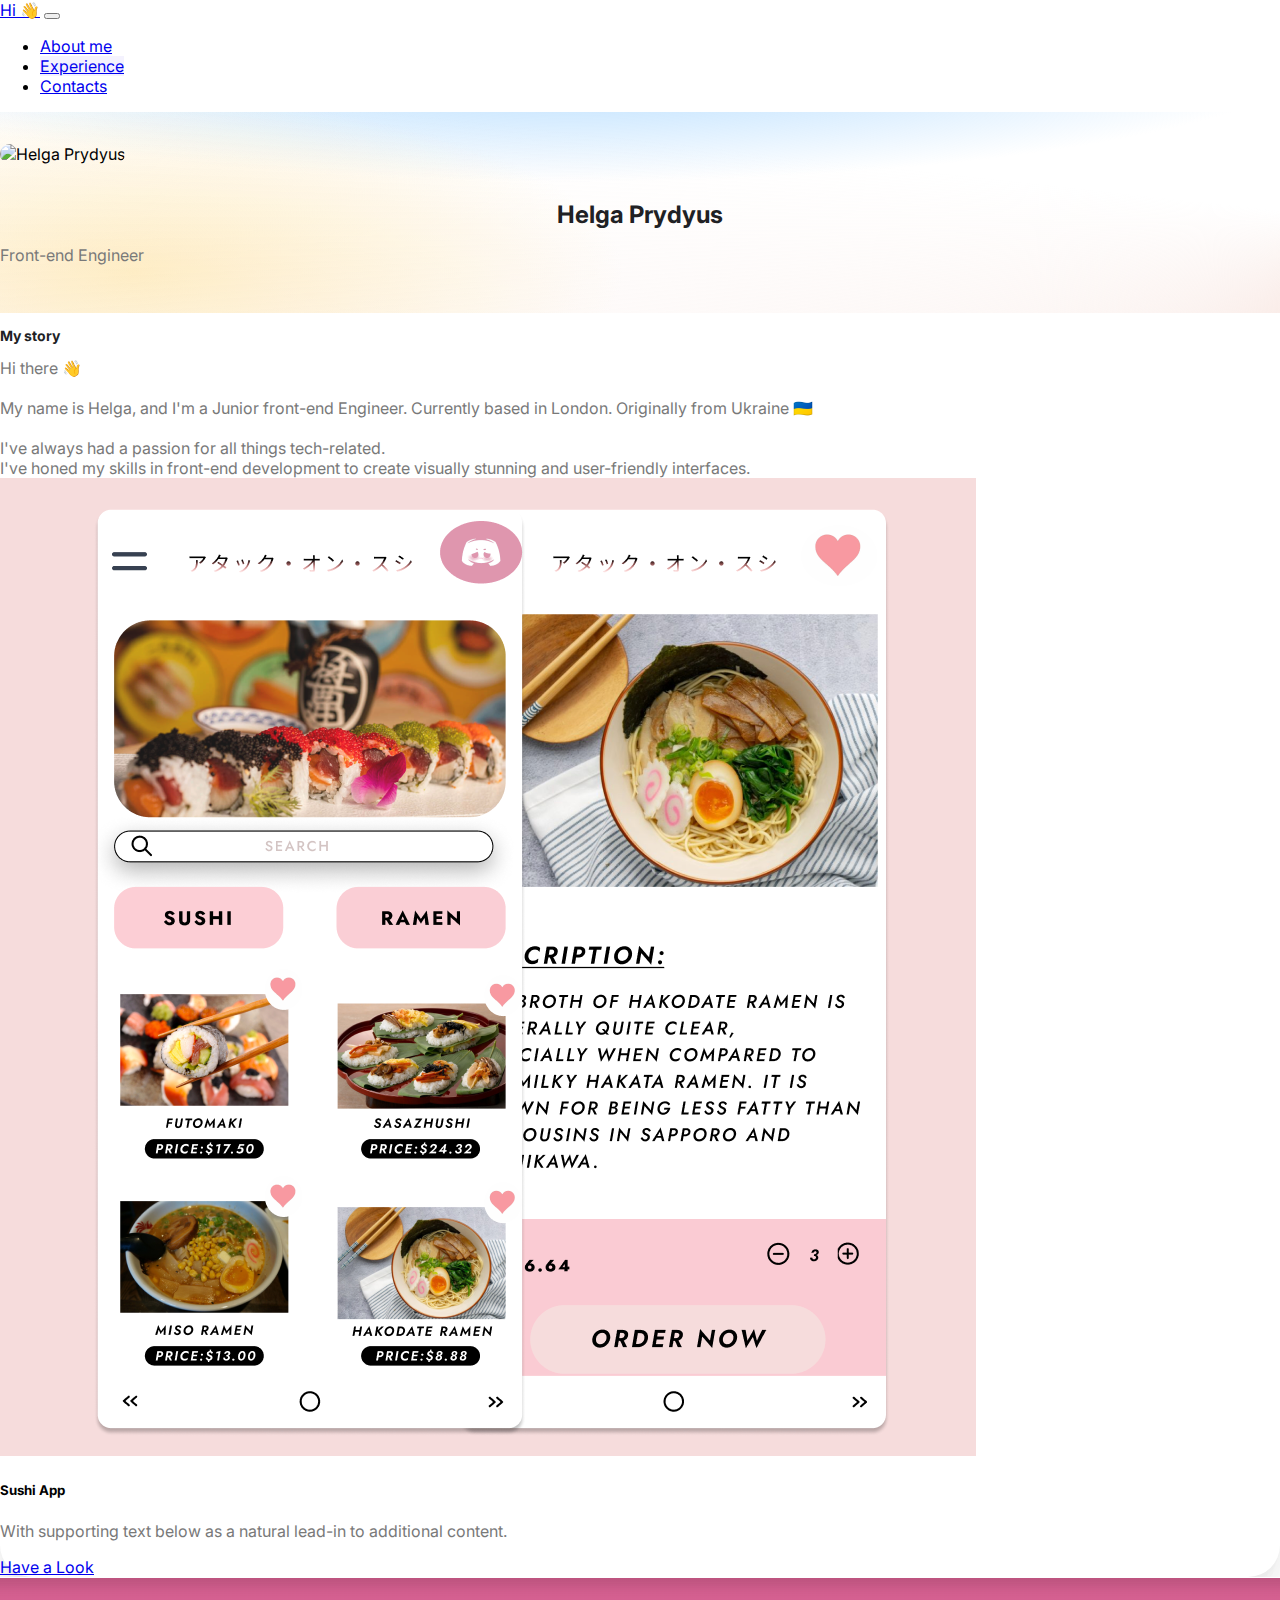
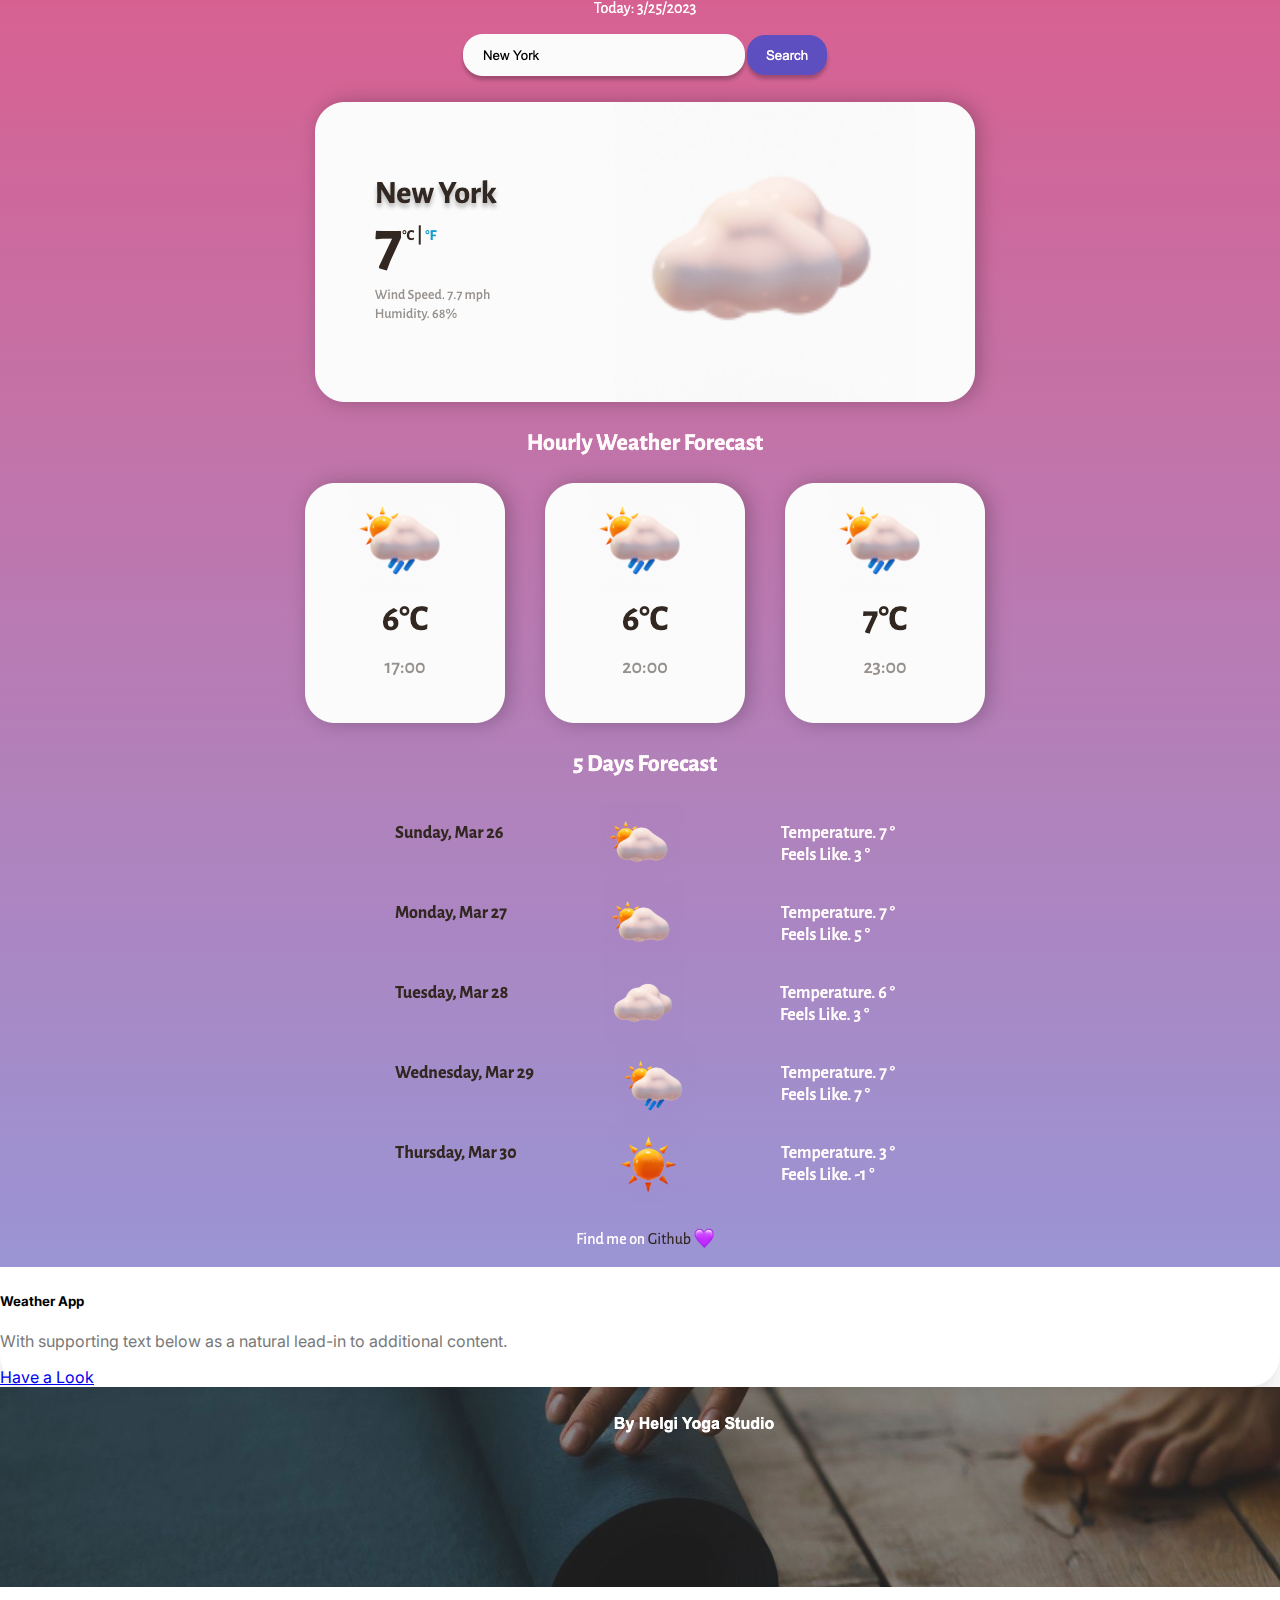
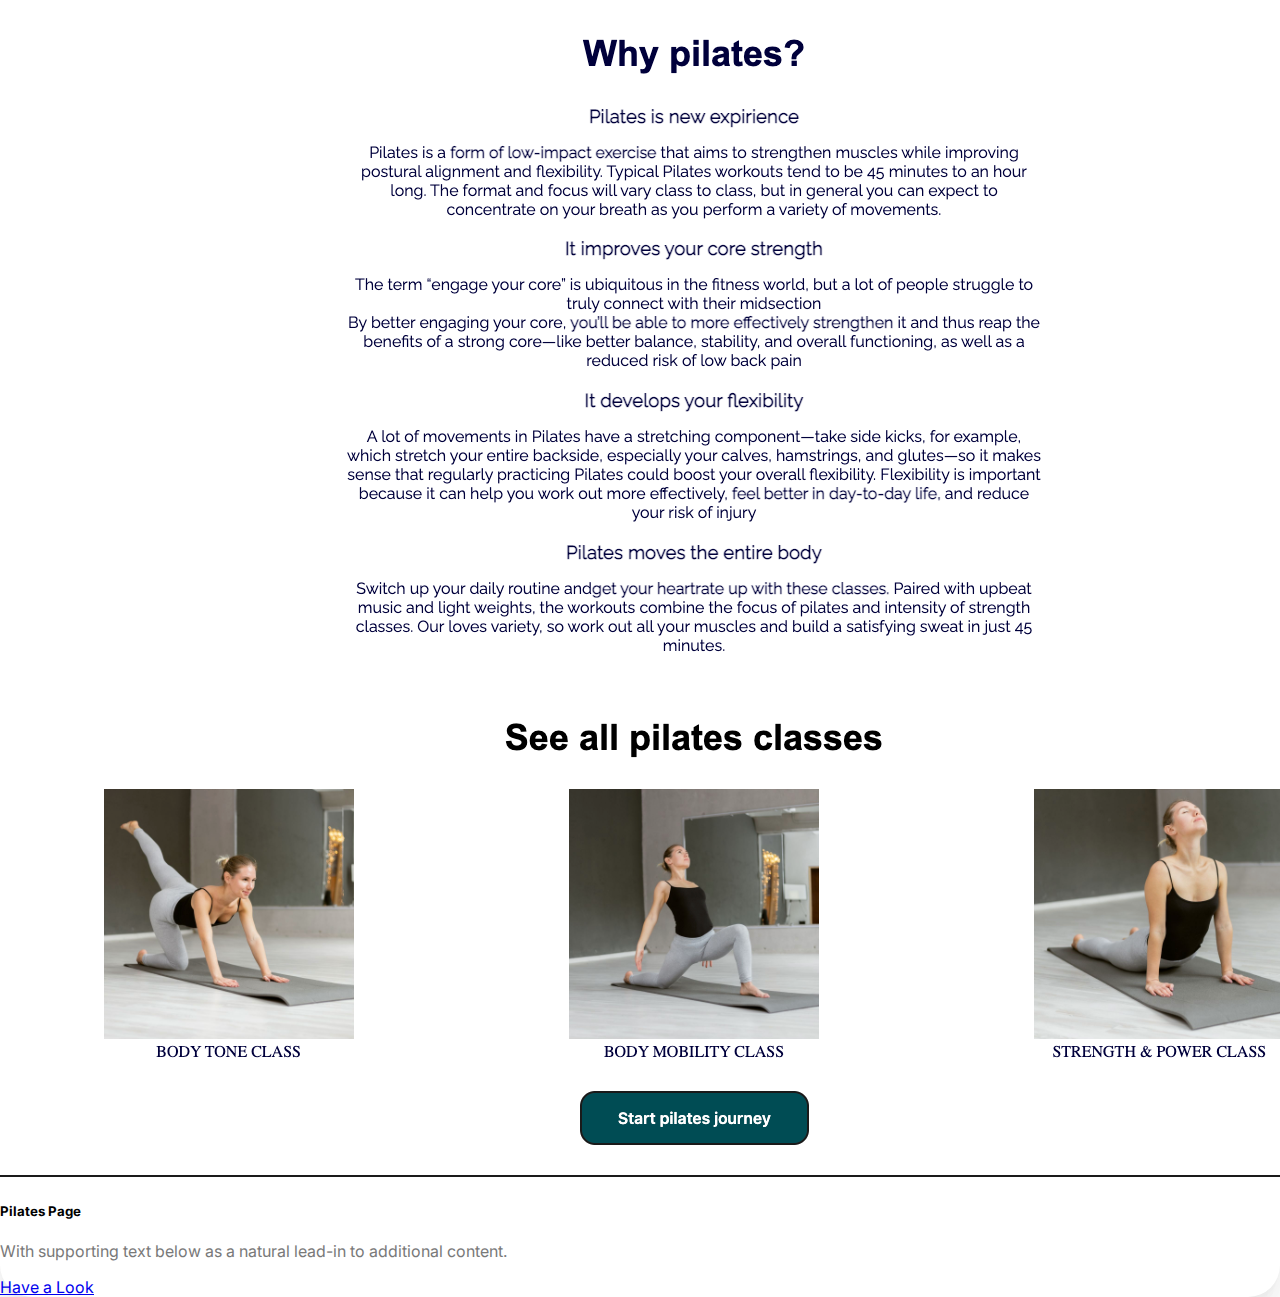
==== commit a6d8b098: "Added portfolio + new css var" ====
--- a/bio.html
+++ b/bio.html
@@ -18,8 +18,8 @@
 
 
   <body>
-  <div class="body d-flex flex-column align-items-center justify-content-center">
-  <div class="card col-md-6 flex-column justify-content-center align-content-center">
+  <div class="body d-flex flex-column align-items-center justify-content-center border-0">
+  <div class="card col-md-6 flex-column justify-content-center align-content-center border-0">
   <nav class="navbar navbar-expand-lg bg-body-tertiary">
   <div class="container-fluid">
     <a class="navbar-brand" href="#">Hi 👋</a>
@@ -31,7 +31,7 @@
 
       <ul class="navbar-nav">
         <li class="nav-item px-2">
-          <a class="nav-link rounded-4" aria-current="page" href="main.html">About me</a>
+          <a class="nav-link rounded-4" aria-current="page" href="/">About me</a>
         </li>
         <li class="nav-item px-2">
           <a class="nav-link active rounded-4" href="bio.html">Experience</a>
@@ -44,9 +44,9 @@
   </div>
   </nav>
 
-      <div class="card-header container-fluid p-0">
+      <div class="card-header container-fluid p-0 border-0">
           <div class="main-info row justify-content-center align-content-center text-center">
-            <img class="avatar col-6 col-md-4 rounded-8" src="img/Helga.jpeg" alt="Helga Prydyus" />
+            <img class="avatar col-6 col-md-4 rounded-10" src="/img/Helga.svg" alt="Helga Prydyus" />
             <h1 class="name  col-md-12">Helga Prydyus</h1>
             <p class=" profession col-md-12">Front-end Engineer</p>
           </div>
@@ -61,6 +61,70 @@
                <br> I've always had a passion for all things tech-related. <br> I've honed my skills in front-end development to create visually stunning and user-friendly interfaces. </p>
           </div>
 
+<div class="container">
+  <div class="row justify-content-center">
+
+    
+
+    <div class="col-12 mb-3 w-75">
+      <div class="card border-0">
+        <div class="card-body row">
+
+          <div class=" w-50 col-12 col-sm-6">
+           <img src="/img/sushi_app.png" alt="" class="img-fluid">
+          </div>
+
+           <div class="col-12 col-sm-6">
+            <h5 class="card-title col-12">Sushi App</h5>
+            <p class="card-text col-12">With supporting text below as a natural lead-in to additional content.</p>
+            <a href="#" class="btn btn-outline-info"> Have a Look</a>
+          </div>
+
+        </div>
+      </div>
+    </div>
+
+    <div class="col-12 mb-3 w-75">
+      <div class="card border-0">
+        <div class="card-body row">
+
+          <div class=" w-50 col-12 col-sm-6">
+           <img src="/img/weather_app.png" alt="" class="img-fluid">
+          </div>
+
+           <div class="col-12 col-sm-6">
+            <h5 class="card-title col-12">Weather App</h5>
+            <p class="card-text col-12">With supporting text below as a natural lead-in to additional content.</p>
+            <a href="#" class="btn btn-outline-info">Have a Look</a>
+          </div>
+
+        </div>
+      </div>
+    </div>
+
+    <div class="col-12 mb-3 w-75">
+      <div class="card border-0">
+        <div class="card-body row">
+
+          <div class=" w-50 col-12 col-sm-6">
+           <img src="/img/pilates_page.png" alt="" class="img-fluid">
+          </div>
+
+           <div class="col-12 col-sm-6">
+            <h5 class="card-title col-12">Pilates Page</h5>
+            <p class="card-text col-12">With supporting text below as a natural lead-in to additional content.</p>
+            <a href="#" class="btn btn-outline-info">Have a Look</a>
+          </div>
+
+        </div>
+      </div>
+    </div>
+
+    
+
+  </div>
+</div>
+
 </div>
 </div>
  </body>
--- a/src/styles.css
+++ b/src/styles.css
@@ -6,6 +6,11 @@
 --classic-shadow: 0px 100px 80px rgba(0, 0, 0, 0.03), 0px 51.1542px 51.419px rgba(0, 0, 0, 0.0182814), 0px 31.2614px 32.7222px rgba(0, 0, 0, 0.0145485), 0px 19.7px 20.341px rgba(0, 0, 0, 0.0131802), 0px 12.1574px 11.8781px rgba(0, 0, 0, 0.012699), 0px 6.89112px 6.09643px rgba(0, 0, 0, 0.0121579), 0px 3.01109px 2.28593px rgba(0, 0, 0, 0.0102347);
 --icon-gradient: linear-gradient(90deg, #9ED2FF 0%, #FDA9E7 101.17%),
     #C4C4C4;
+--important-elements-color: #FDA9E7;
+--bs-info: #9ED2FF;
+--bs-info-hover: #9ED2FF;
+--bs-info-dark: #9ED2FF;
+--bs-info-border: #FDA9E7;
 }
 
 body {
@@ -147,7 +152,7 @@
 .gg-mail, 
 .gg-instagram, 
 .gg-twitter {
-color: #FDA9E7;
+color: var(--important-elements-color);
 width: 20px;
 height: 20px
 }
@@ -179,7 +184,7 @@
 }
 
 .email, .twitter, .instagram {
-    display: flex;
+   display: flex;
    padding-top: 6px;
 }
 
@@ -188,6 +193,27 @@
 }
 
 .card-content {
-    height: 480px;
-    width: 412px;
+    /* height: 480px;
+    width: 412px; */
+}
+.portfolio {
+border: 5px solid red;
+}
+
+.card-text {
+   color: var(--regular-text-color);
+}
+
+@media (max-width: 576px) {
+   p {
+    font-size: 10px;
+     }
+     
+     .profession {
+        font-size: 12px;
+     }
+
+    .name {
+        font-size: 16px;
+     }
 }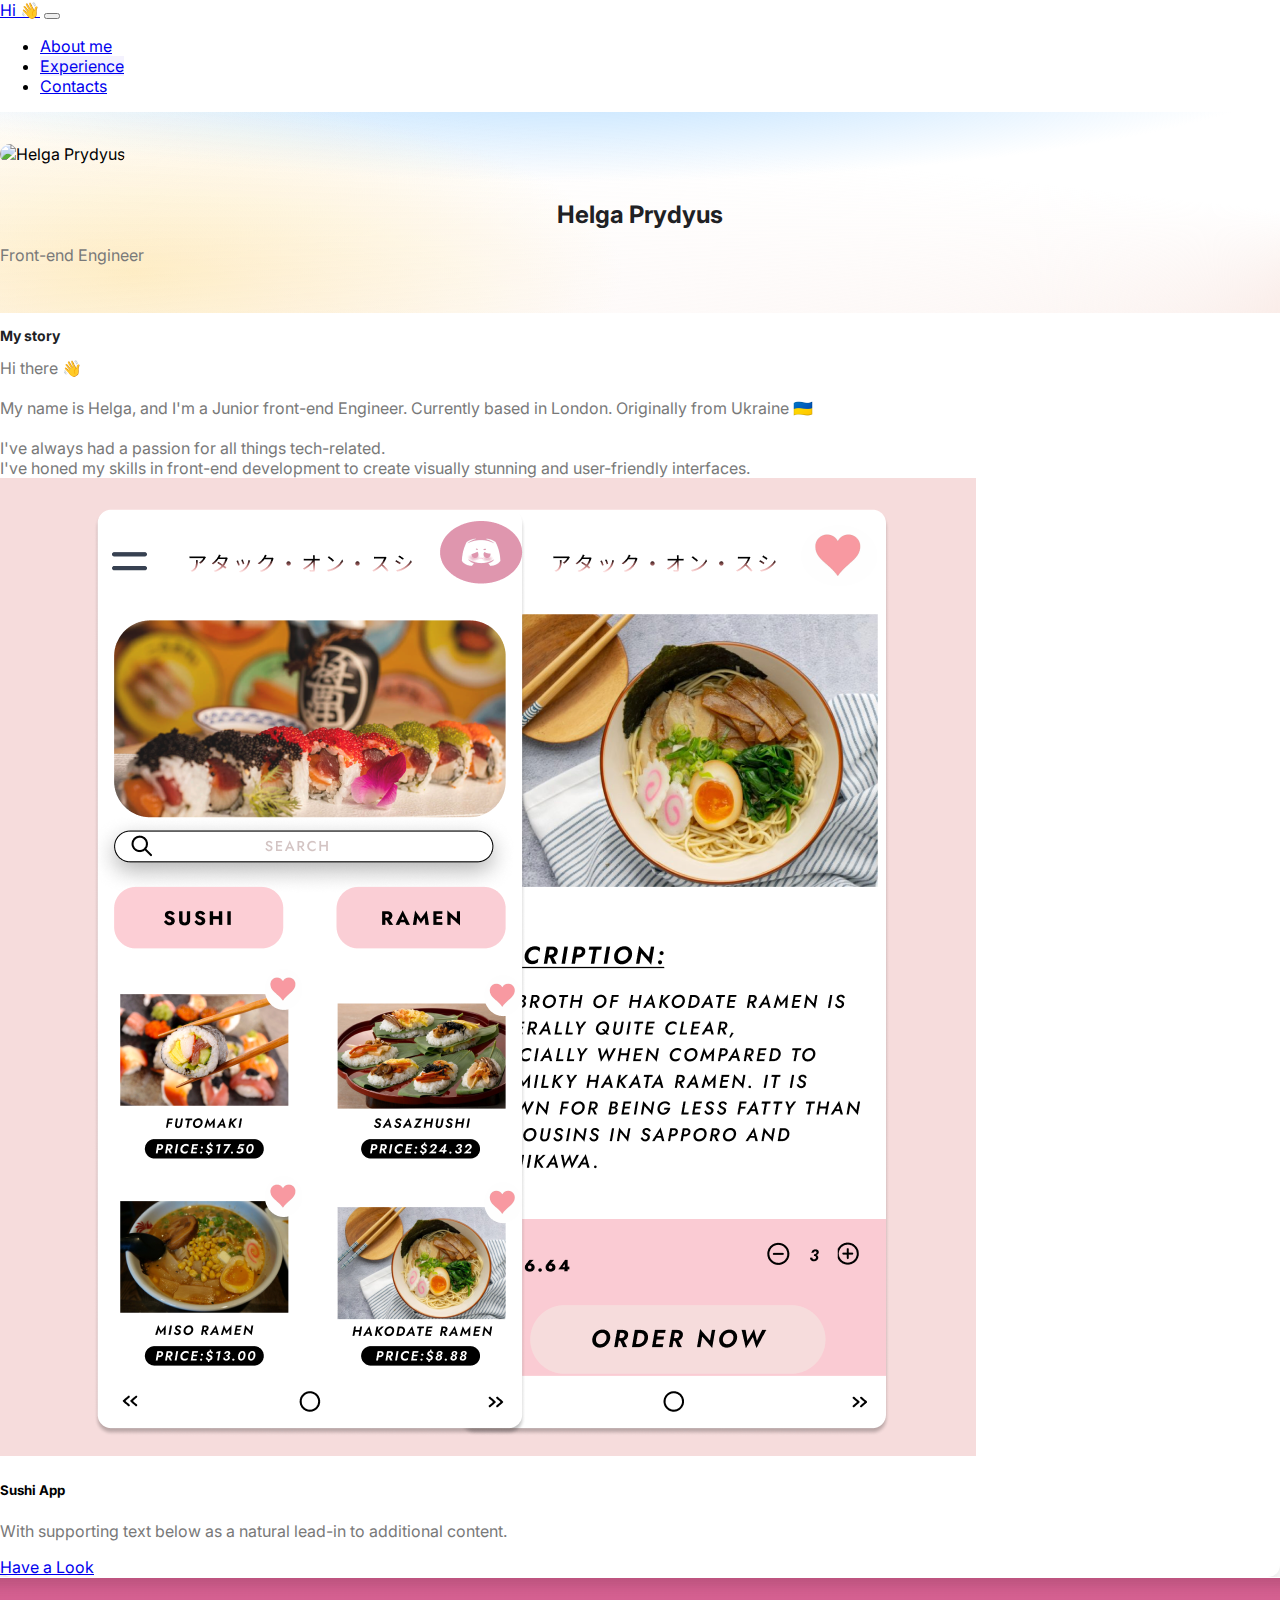
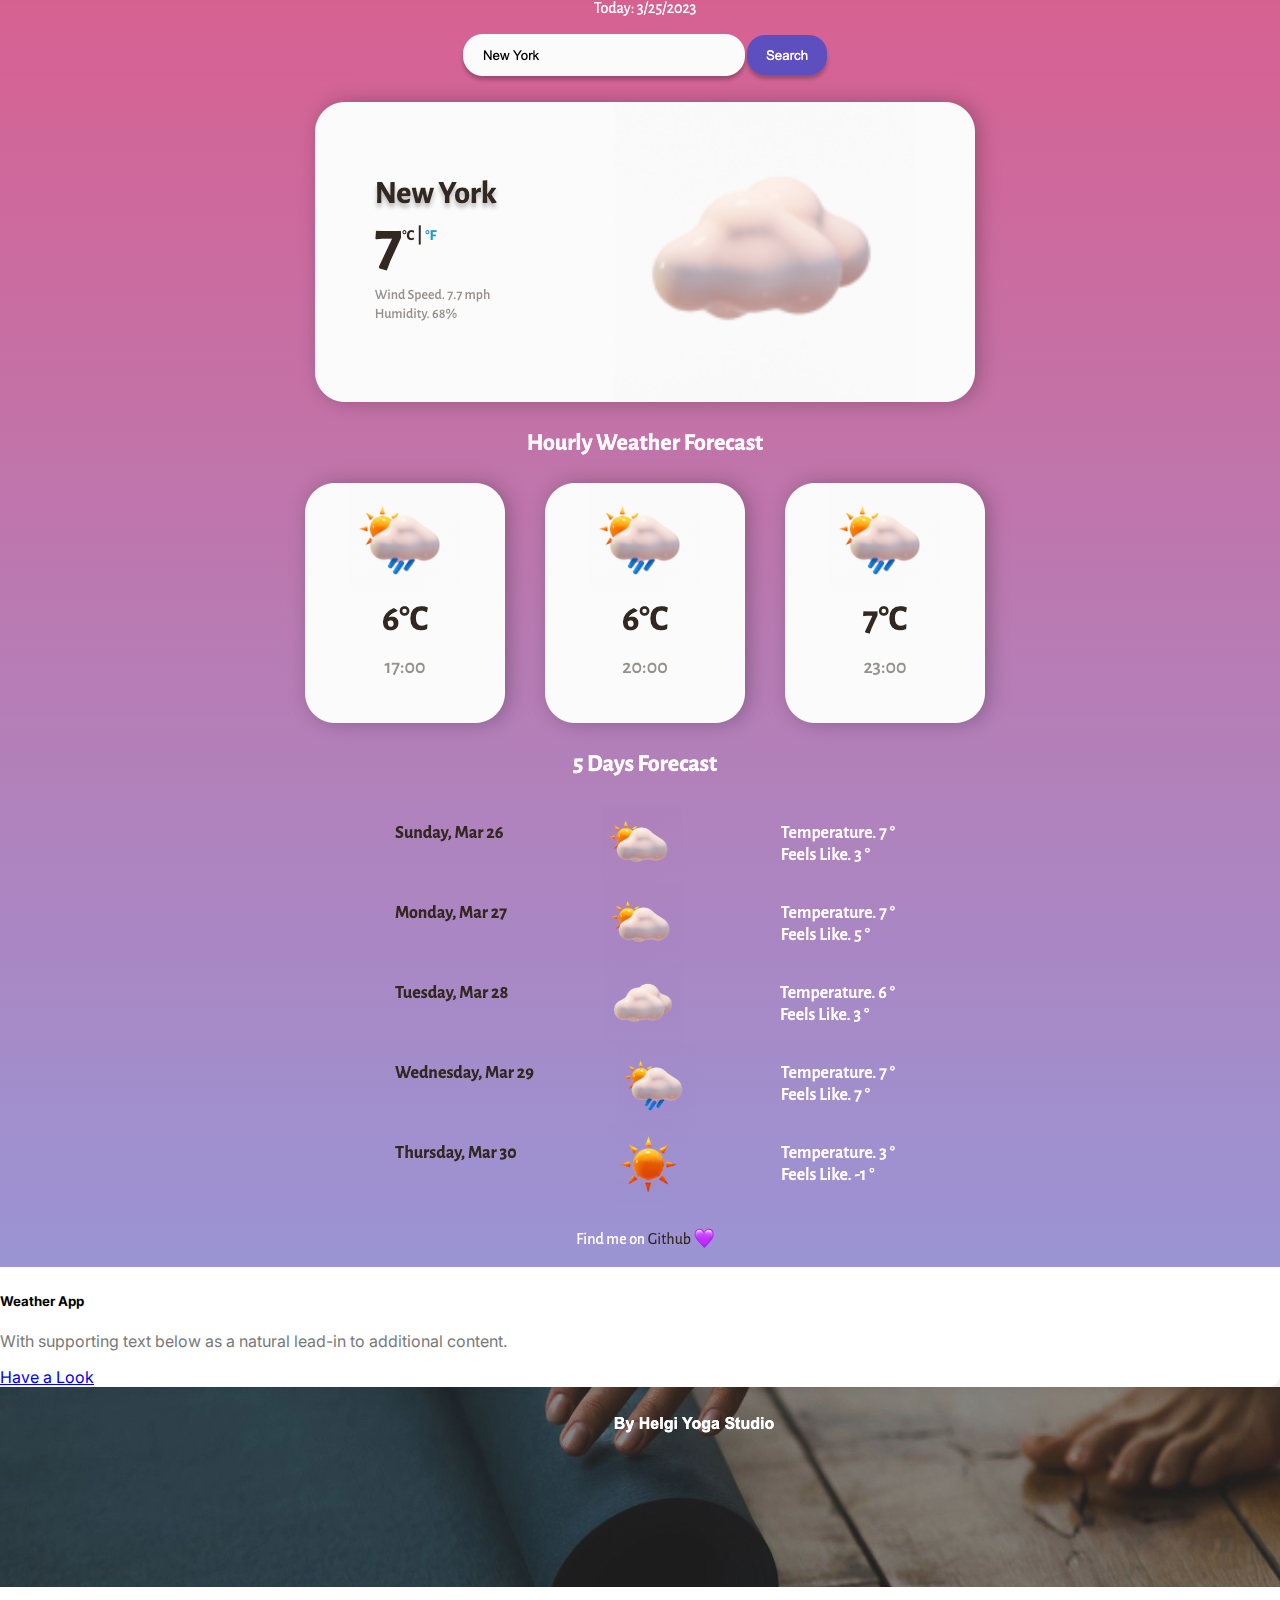
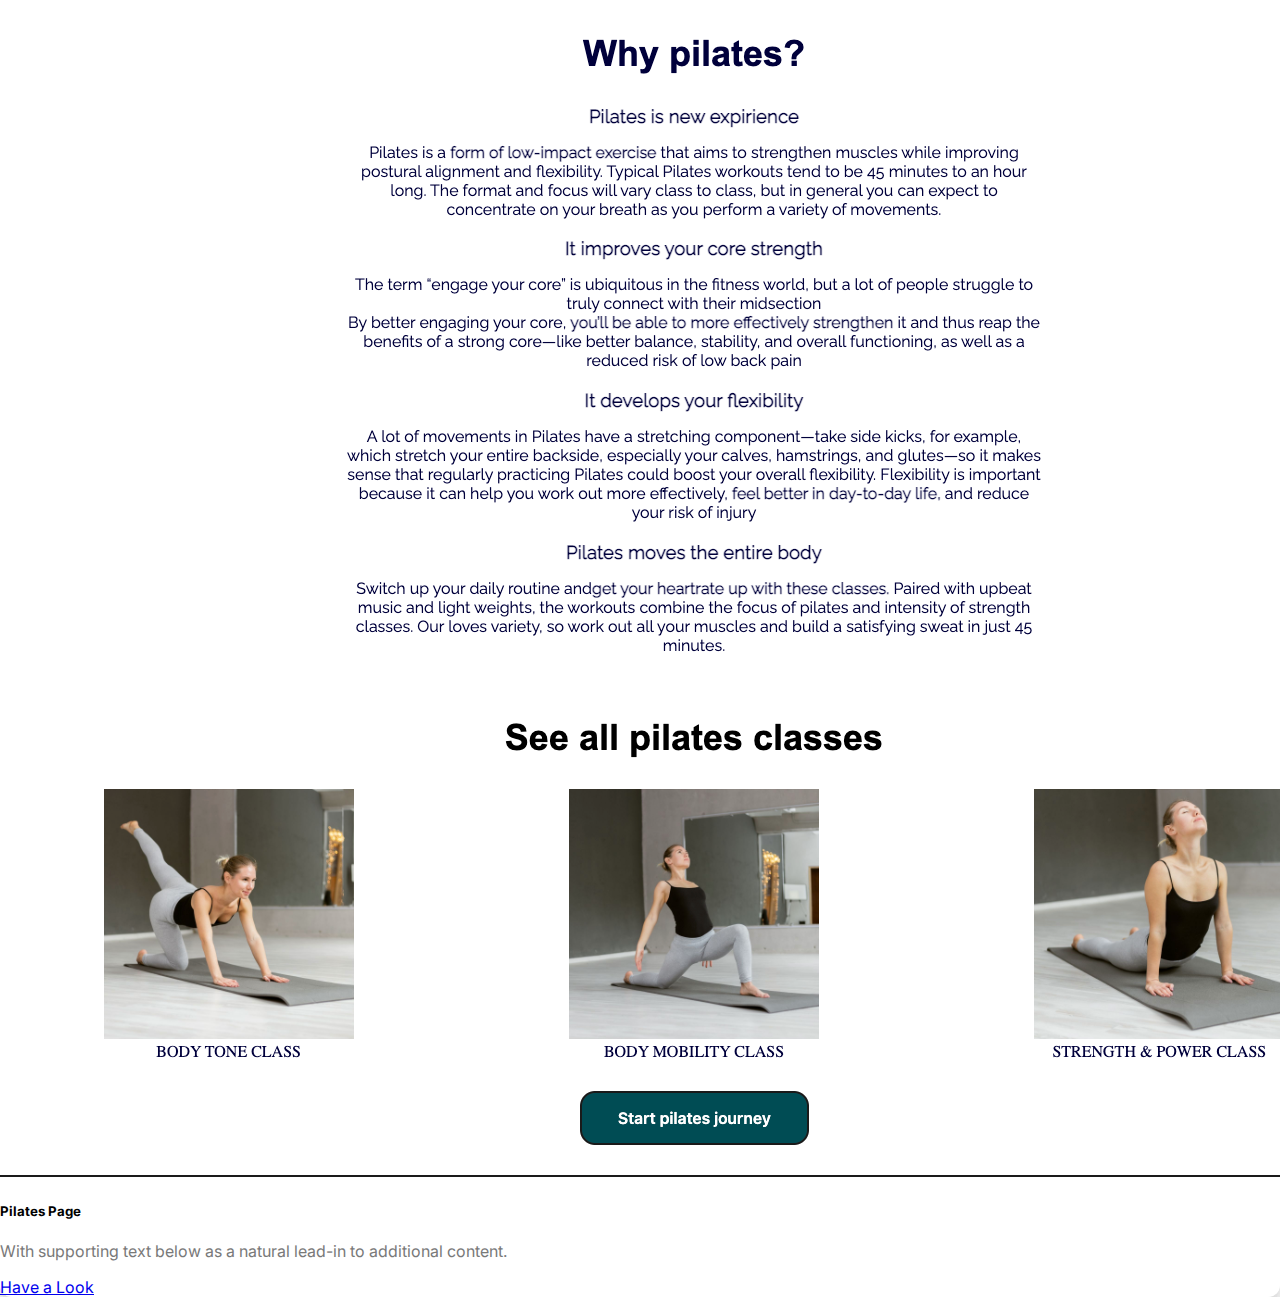
==== commit d9628f0d: "SEOc+ Adaptation for mobile devices" ====
--- a/bio.html
+++ b/bio.html
@@ -4,6 +4,7 @@
     <meta charset="UTF-8" />
     <meta http-equiv="X-UA-Compatible" content="IE=edge" />
     <meta name="viewport" content="width=device-width, initial-scale=1.0" />
+    <meta name="description" content="My name is Helga, and I'm a Junior front-end Engineer open for work" />
     <link rel="stylesheet" href="src/styles.css" />
     <link rel="preconnect" href="https://fonts.googleapis.com" />
     <link rel="preconnect" href="https://fonts.gstatic.com" crossorigin />
@@ -13,11 +14,20 @@
     />
      <script src="https://cdn.jsdelivr.net/npm/bootstrap@5.3.0-alpha1/dist/js/bootstrap.bundle.min.js" integrity="sha384-w76AqPfDkMBDXo30jS1Sgez6pr3x5MlQ1ZAGC+nuZB+EYdgRZgiwxhTBTkF7CXvN" crossorigin="anonymous"></script>
     <link href="https://cdn.jsdelivr.net/npm/bootstrap@5.3.0-alpha1/dist/css/bootstrap.min.css" rel="stylesheet" integrity="sha384-GLhlTQ8iRABdZLl6O3oVMWSktQOp6b7In1Zl3/Jr59b6EGGoI1aFkw7cmDA6j6gD" crossorigin="anonymous">
-    <title>Bio</title>
+<script>(function(w,d,s,l,i){w[l]=w[l]||[];w[l].push({'gtm.start':
+new Date().getTime(),event:'gtm.js'});var f=d.getElementsByTagName(s)[0],
+j=d.createElement(s),dl=l!='dataLayer'?'&l='+l:'';j.async=true;j.src=
+'https://www.googletagmanager.com/gtm.js?id='+i+dl;f.parentNode.insertBefore(j,f);
+})(window,document,'script','dataLayer','GTM-NDNW66X');</script>
+    <title>Portfolio Helga Prydyus</title>
     </head>
 
 
   <body>
+   <!-- Google Tag Manager (noscript) -->
+<noscript><iframe src="https://www.googletagmanager.com/ns.html?id=GTM-NDNW66X"
+height="0" width="0" style="display:none;visibility:hidden"></iframe></noscript>
+<!-- End Google Tag Manager (noscript) -->
   <div class="body d-flex flex-column align-items-center justify-content-center border-0">
   <div class="card col-md-6 flex-column justify-content-center align-content-center border-0">
   <nav class="navbar navbar-expand-lg bg-body-tertiary">
@@ -54,30 +64,27 @@
 
           <div class="card-content container justify-content-center">
             <div class="card-content-box row justify-content-center p-lg-4">
-            <h3 class="col-12">My story</h3>
+            <h3 class="col-12 bio-title">My story</h3>
             <p class="bio-story col-12">Hi there 👋 <br>
-              <br> My name is Helga, and I'm a Junior front-end Engineer. 
-              Currently based in London. Originally from Ukraine 🇺🇦 <br> 
+              <br> My name is Helga, and I'm a Junior front-end Engineer.
+              Currently based in London. Originally from Ukraine 🇺🇦 <br>
                <br> I've always had a passion for all things tech-related. <br> I've honed my skills in front-end development to create visually stunning and user-friendly interfaces. </p>
           </div>
 
 <div class="container">
   <div class="row justify-content-center">
-
-    
-
     <div class="col-12 mb-3 w-75">
       <div class="card border-0">
         <div class="card-body row">
 
           <div class=" w-50 col-12 col-sm-6">
-           <img src="/img/sushi_app.png" alt="" class="img-fluid">
+           <img src="/img/sushi_app.png" alt="Sushi App coded by Helga Prydyus" class="img-fluid d-none d-sm-block">
           </div>
 
            <div class="col-12 col-sm-6">
             <h5 class="card-title col-12">Sushi App</h5>
             <p class="card-text col-12">With supporting text below as a natural lead-in to additional content.</p>
-            <a href="#" class="btn btn-outline-info"> Have a Look</a>
+            <a href="#" class="btn btn-outline-info btn-sm"> Have a Look</a>
           </div>
 
         </div>
@@ -89,13 +96,13 @@
         <div class="card-body row">
 
           <div class=" w-50 col-12 col-sm-6">
-           <img src="/img/weather_app.png" alt="" class="img-fluid">
+           <img src="/img/weather_app.png" alt="Weather App coded by Helga Prydyus" class="img-fluid d-none d-sm-block">
           </div>
 
            <div class="col-12 col-sm-6">
             <h5 class="card-title col-12">Weather App</h5>
             <p class="card-text col-12">With supporting text below as a natural lead-in to additional content.</p>
-            <a href="#" class="btn btn-outline-info">Have a Look</a>
+            <a href="#" class="btn btn-outline-info btn-sm">Have a Look</a>
           </div>
 
         </div>
@@ -107,20 +114,18 @@
         <div class="card-body row">
 
           <div class=" w-50 col-12 col-sm-6">
-           <img src="/img/pilates_page.png" alt="" class="img-fluid">
+           <img src="/img/pilates_page.png" alt="Weather App coded by Helga Prydyus" class="img-fluid d-none d-sm-block">
           </div>
 
            <div class="col-12 col-sm-6">
             <h5 class="card-title col-12">Pilates Page</h5>
             <p class="card-text col-12">With supporting text below as a natural lead-in to additional content.</p>
-            <a href="#" class="btn btn-outline-info">Have a Look</a>
+            <a href="#" class="btn btn-outline-info btn-sm">Have a Look</a>
           </div>
 
         </div>
       </div>
     </div>
-
-    
 
   </div>
 </div>
--- a/src/styles.css
+++ b/src/styles.css
@@ -19,10 +19,10 @@
 }
 
 .card {
-border-radius: 32px;
 background: #ffff;
 box-shadow: var(--classic-shadow);
 font-family: var(--page-font);
+border-radius: 12px;
 }
 
 .body {  
@@ -32,7 +32,6 @@
 }
 
 .card-header{
-border-radius: 0;
 background: conic-gradient(from 172.44deg at 107.61% 54.63%, rgba(254, 170, 228, 0) 0deg, #F6DFD8 18.03deg, rgba(254, 170, 229, 0) 104.03deg, rgba(254, 170, 228, 0) 360deg), radial-gradient(38.17% 86.77% at 10.46% 79.54%, #FFEEC3 0%, rgba(255, 238, 195, 0) 100%)
         /* warning: gradient uses a rotation that is not supported by CSS and may not behave as expected */
         , radial-gradient(61.14% 73.94% at 44.57% -39.19%, #9ED2FF 0%, rgba(158, 210, 255, 0) 100%)
@@ -94,6 +93,7 @@
 margin: 0;
 padding: 0;
 background-color: #FFFFFF;
+border-radius: 20px;
 }
 
 .card-content-box{
@@ -146,8 +146,7 @@
     margin: 0;
 }
 
-.bio-story {
-}
+
 
 .gg-mail, 
 .gg-instagram, 
@@ -192,10 +191,6 @@
     text-decoration: none;
 }
 
-.card-content {
-    /* height: 480px;
-    width: 412px; */
-}
 .portfolio {
 border: 5px solid red;
 }
@@ -205,15 +200,40 @@
 }
 
 @media (max-width: 576px) {
-   p {
+    .contact-link,
+    p {
     font-size: 10px;
      }
-     
+    
      .profession {
         font-size: 12px;
      }
 
     .name {
-        font-size: 16px;
-     }
+        font-size: 18px;
+     }
+
+        .facts-title,
+        .bio-title {
+        font-size: 14px;
+     }
+
+    .bio-title {
+        margin-top: 12px;
+    }
+
+    .contacts-title,
+    .card-title {
+    font-size: 14px;
+    }
+
+        .card-content-box {
+            padding: 24px;
+        }
+
+        .gg-mail,
+        .gg-instagram,
+        .gg-twitter {
+          max-width: 10%;
+        }
 }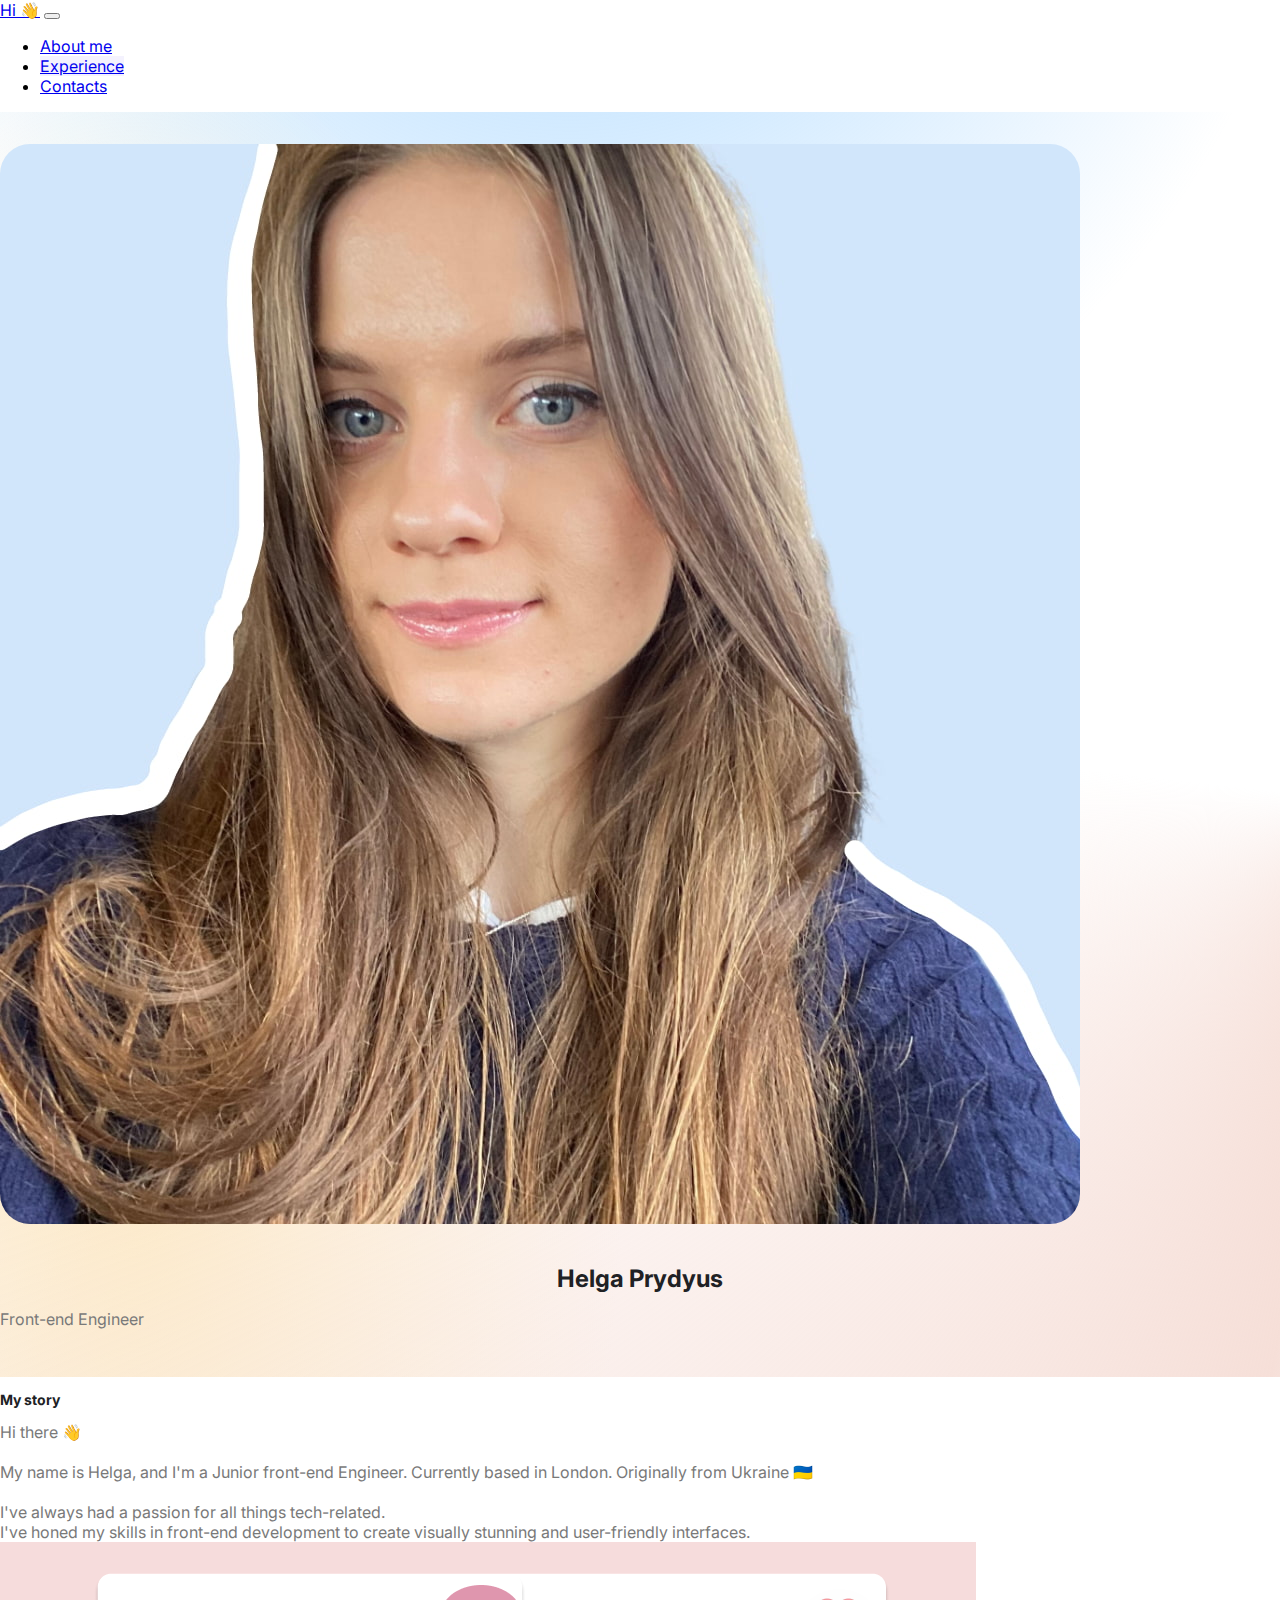
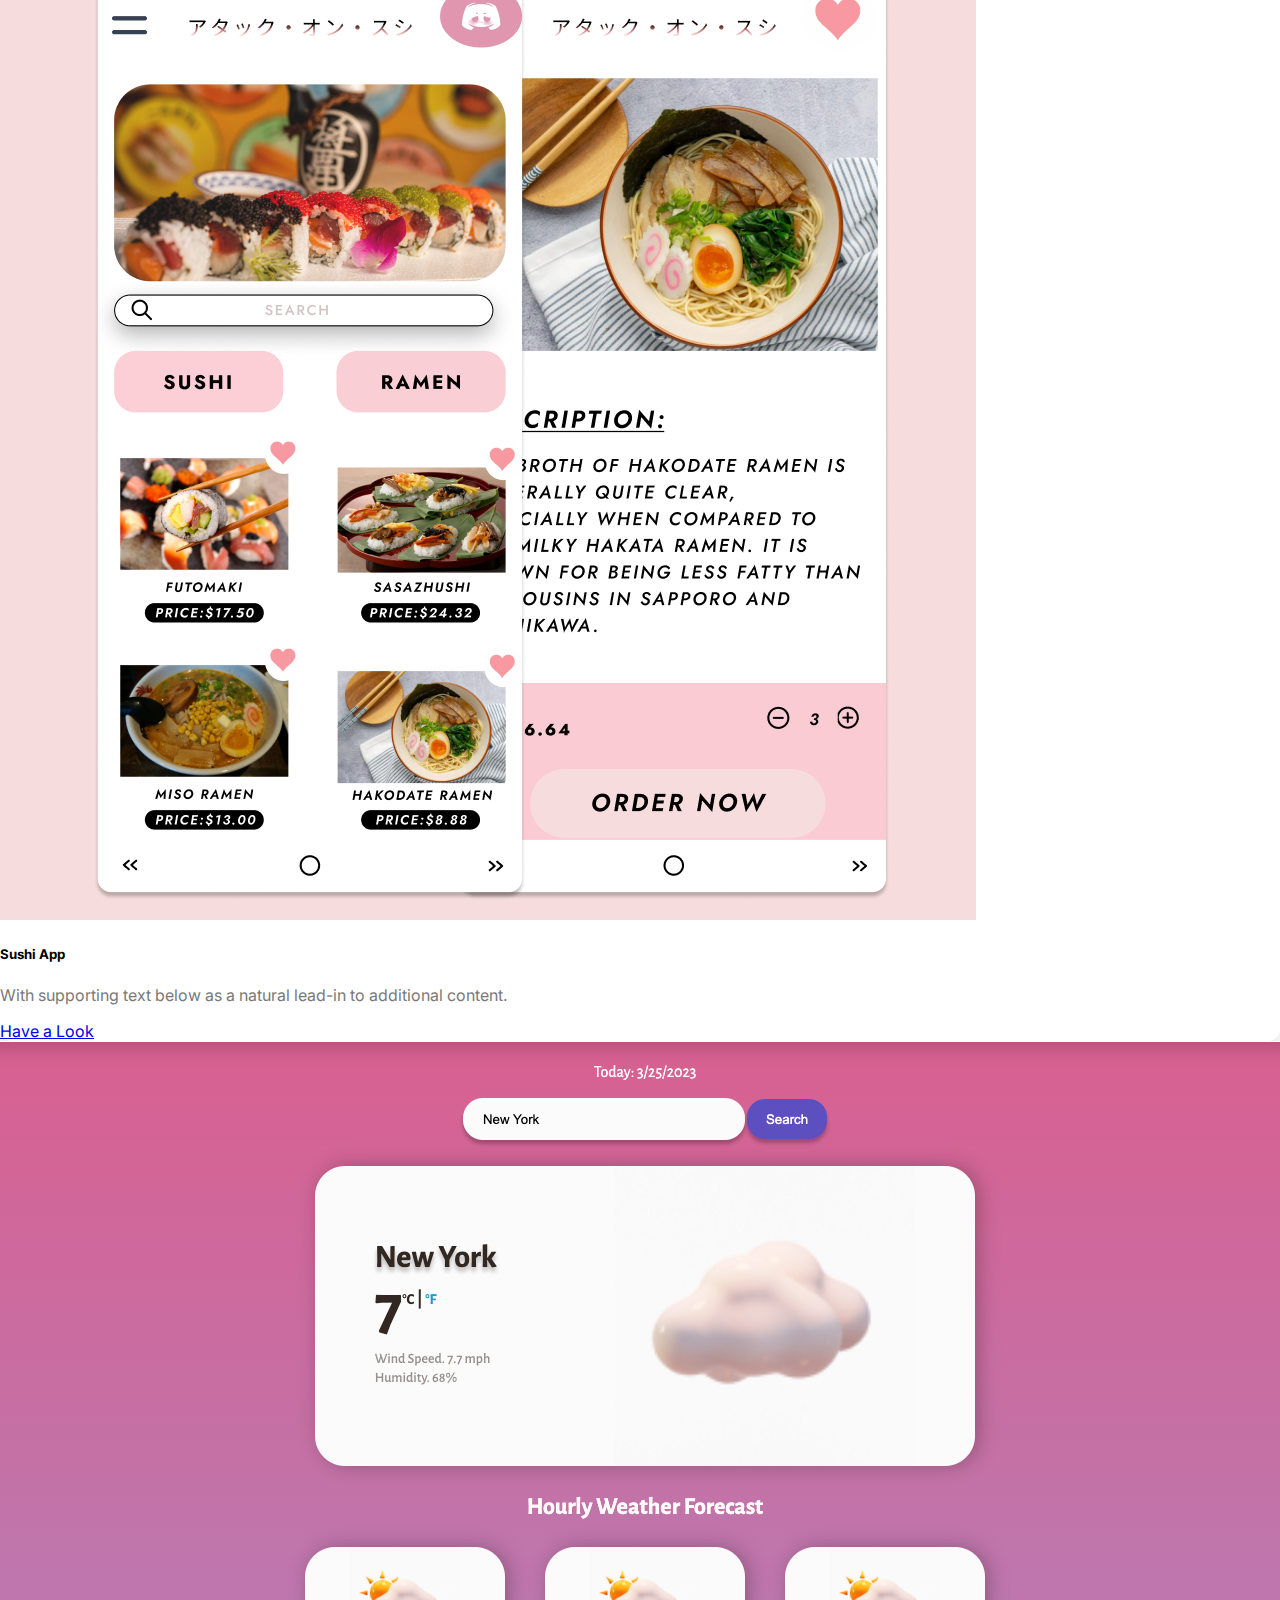
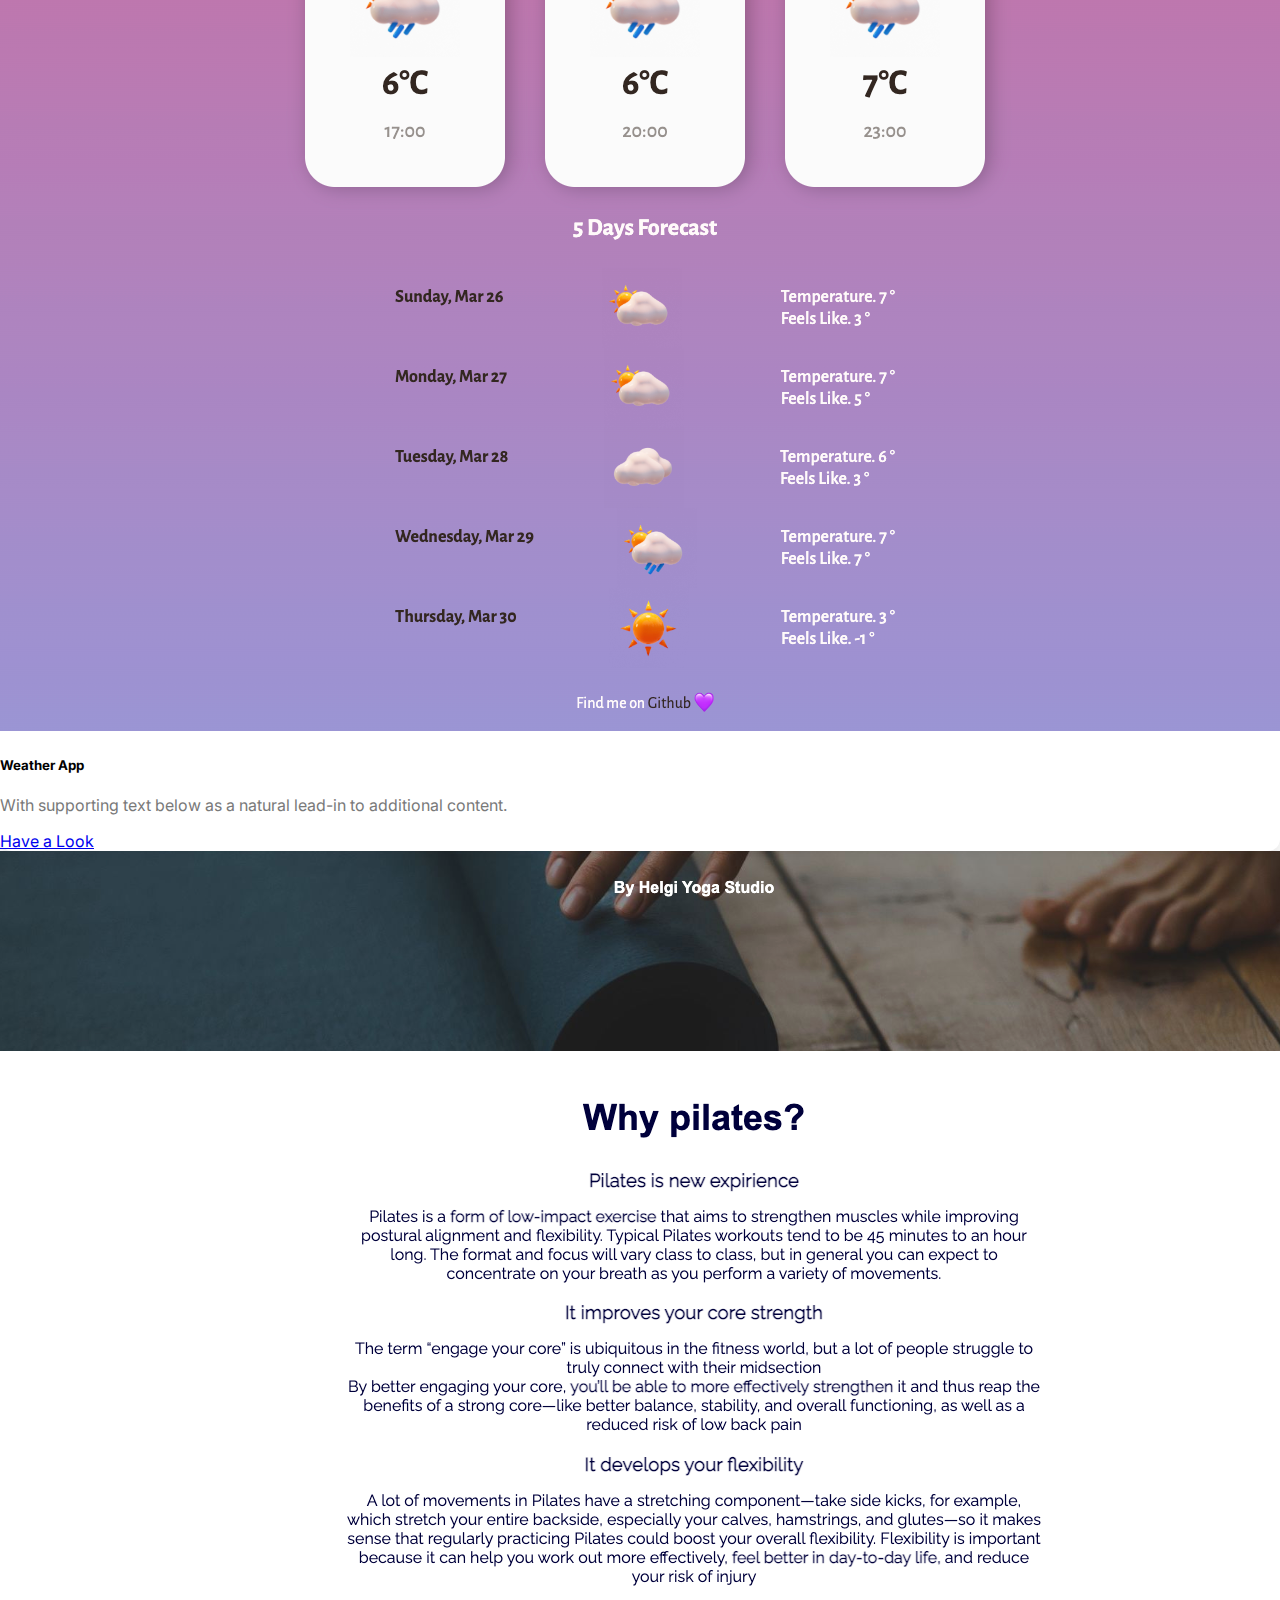
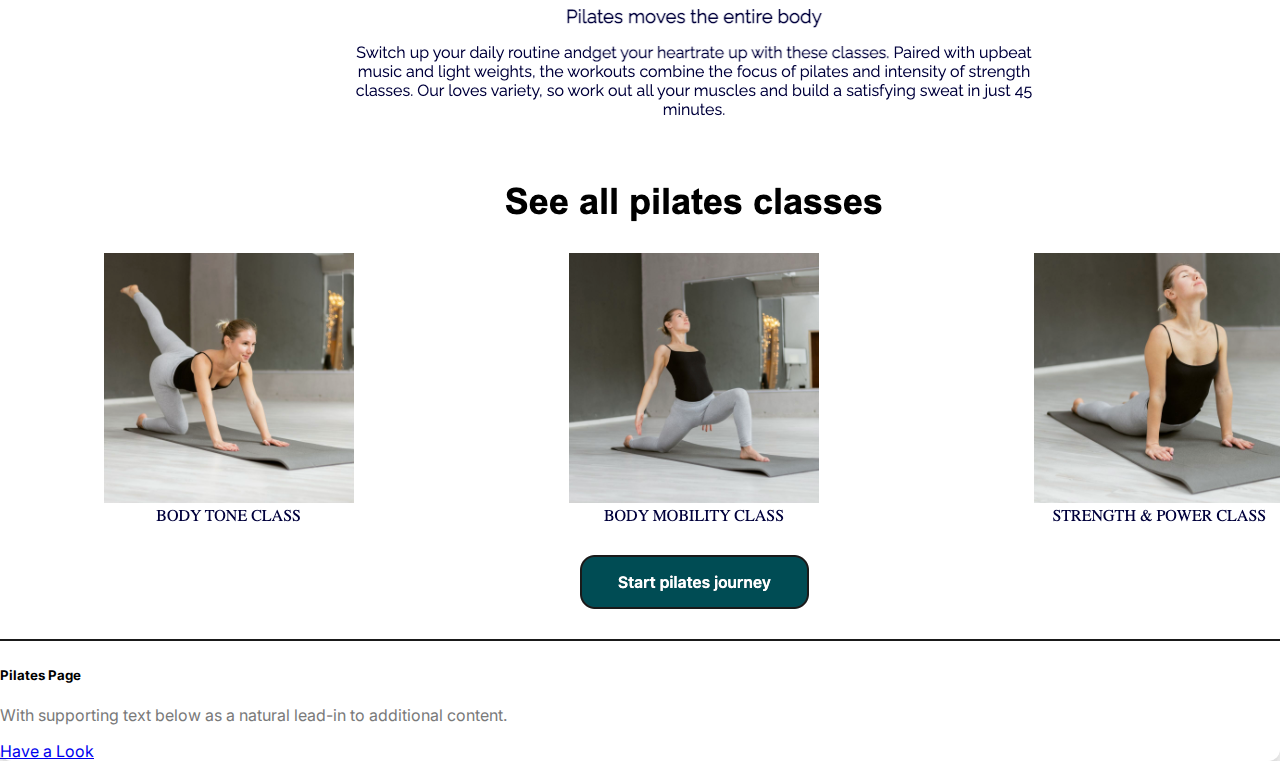
==== commit 47291b1e: "Images optimization" ====
--- a/bio.html
+++ b/bio.html
@@ -56,7 +56,7 @@
 
       <div class="card-header container-fluid p-0 border-0">
           <div class="main-info row justify-content-center align-content-center text-center">
-            <img class="avatar col-6 col-md-4 rounded-10" src="/img/Helga.svg" alt="Helga Prydyus" />
+            <img class="avatar col-6 col-md-4 rounded-10" src="/img/Helga.jpg" alt="Helga Prydyus" />
             <h1 class="name  col-md-12">Helga Prydyus</h1>
             <p class=" profession col-md-12">Front-end Engineer</p>
           </div>
--- a/src/styles.css
+++ b/src/styles.css
@@ -199,7 +199,7 @@
    color: var(--regular-text-color);
 }
 
-@media (max-width: 576px) {
+@media screen and (max-width: 576px) {
     .contact-link,
     p {
     font-size: 10px;
@@ -230,10 +230,4 @@
         .card-content-box {
             padding: 24px;
         }
-
-        .gg-mail,
-        .gg-instagram,
-        .gg-twitter {
-          max-width: 10%;
-        }
 }